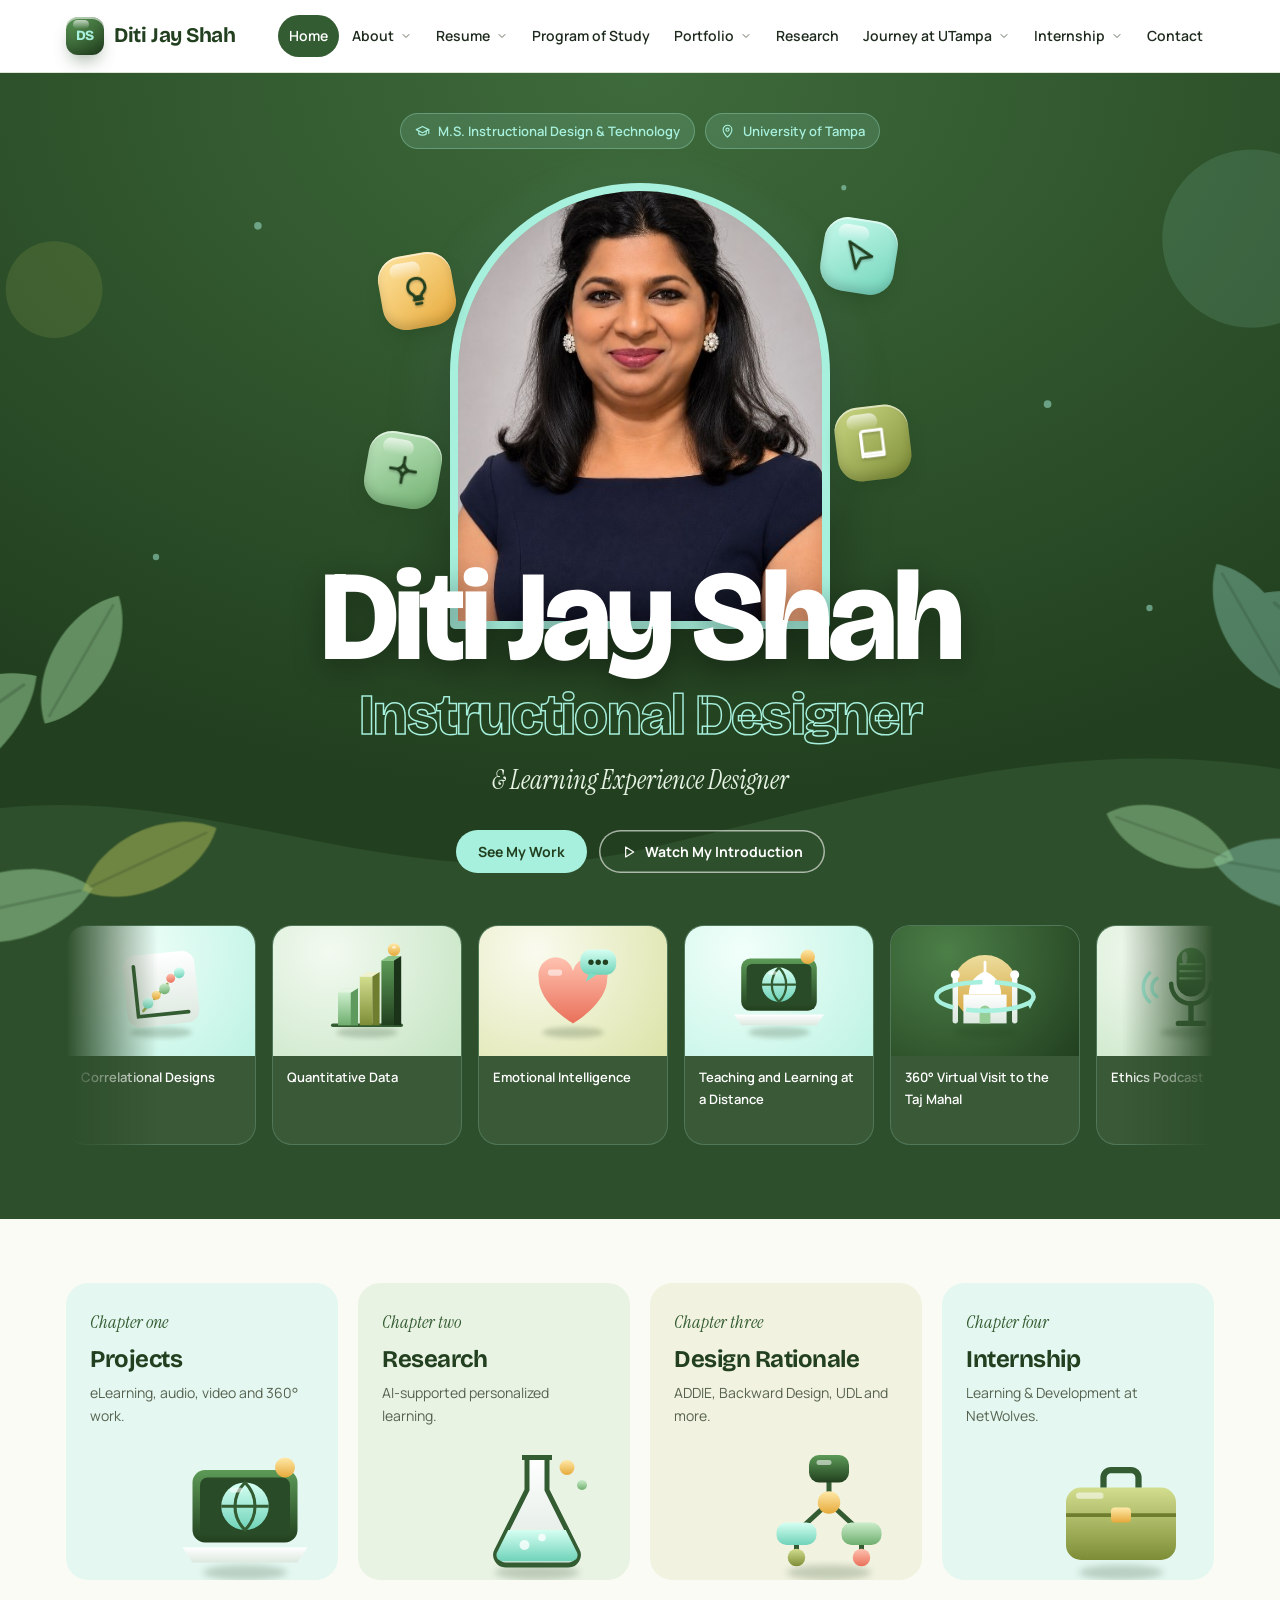
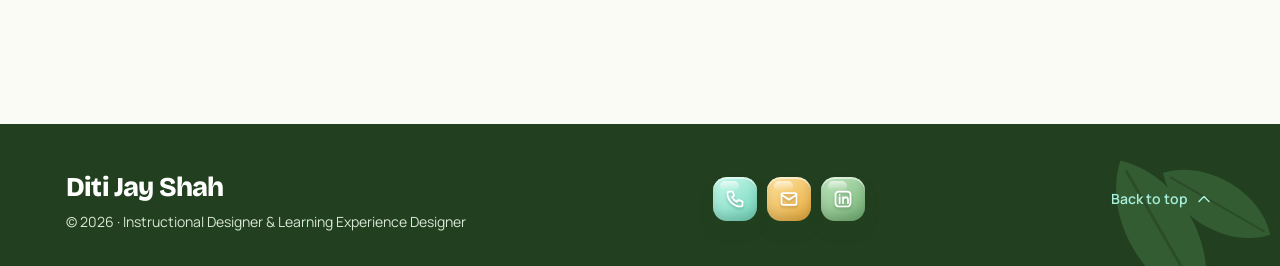
==== index.html @ ccabbdce "Add instructional design portfolio website Static site for GitHub Pages: home, about, resume, progra" ====
<!doctype html>
<html lang="en">
<head>
<meta charset="utf-8">
<meta name="viewport" content="width=device-width, initial-scale=1, viewport-fit=cover">
<link rel="icon" href="data:image/svg+xml,%3Csvg xmlns='http://www.w3.org/2000/svg' viewBox='0 0 64 64'%3E%3Crect width='64' height='64' rx='16' fill='%23345C32'/%3E%3Ctext x='32' y='42' font-family='Arial' font-weight='700' font-size='26' text-anchor='middle' fill='%23A7F0DD'%3EDS%3C/text%3E%3C/svg%3E">
<meta property="og:type" content="website">
<meta property="og:title" content="Diti Jay Shah | Instructional Designer">
<meta property="og:description" content="Instructional design portfolio: eLearning modules, simulations, research and case studies.">
<meta property="og:image" content="images/diti-headshot.jpg">
<title>Diti Jay Shah Portfolio</title>
<meta name="description" content="Instructional design portfolio of Diti Jay Shah, Learning and Development professional and Instructional Designer.">
<link rel="preconnect" href="https://fonts.googleapis.com">
<link rel="preconnect" href="https://fonts.gstatic.com" crossorigin>
<link rel="stylesheet" href="https://fonts.googleapis.com/css2?family=Bricolage+Grotesque:opsz,wght@12..96,400..800&family=Instrument+Serif:ital@0;1&family=Manrope:wght@400;500;600;700&display=swap">
<style>
/* Layout: illustrated garden studio. Deep-green hero with drawn leaves, an arched portrait, a filled + outlined name (gallery-poster style) and a moving strip of illustrated work. Inside pages: work first, long text folded into "+" panels.
   Type: Bricolage Grotesque (display), Instrument Serif italic (accents), Manrope (body).
   Palette: Sage Peridot Morning. Single theme on purpose so the palette stays exact. */
:root {
  --forest: #345C32;
  --forest-deep: #22401F;
  --forest-dark: #274626;
  --olive: #9CAC54;
  --mint: #A7F0DD;
  --sage: #97CD97;
  --sun: #F2C14E;
  --mint-soft: #E4F8F1;
  --sage-soft: #E9F3E4;
  --olive-soft: #F1F3E0;
  --paper: #FBFBF5;
  --white: #FFFFFF;
  --ink: #1F2B1E;
  --muted: #56624F;
  --line: #DDE6D5;
  --display: "Bricolage Grotesque", "Segoe UI", Helvetica, Arial, sans-serif;
  --accent: "Instrument Serif", Georgia, "Times New Roman", serif;
  --sans: "Manrope", "Segoe UI", Helvetica, Arial, sans-serif;
  --maxw: 1180px;
  --radius: 22px;
  --shadow: 0 12px 34px rgba(34, 64, 31, .12);
  --ease: .2s ease;
  color-scheme: light;
}
* { box-sizing: border-box; }
body { margin: 0; }
img { max-width: 100%; }
[hidden] { display: none !important; }
html { scroll-behavior: smooth; }
body { background: var(--paper); color: var(--ink); font-family: var(--sans); font-size: 16px; line-height: 1.7; -webkit-font-smoothing: antialiased; }
body::before { content: ""; position: fixed; inset: 0 0 auto; height: env(safe-area-inset-top, 0px); z-index: 60; background: var(--white); }
a { color: var(--forest); text-underline-offset: 3px; transition: color var(--ease); }
:focus-visible { outline: 2px solid var(--forest); outline-offset: 3px; border-radius: 6px; }
h1, h2, h3 { font-family: var(--display); color: var(--forest-deep); line-height: 1.08; text-wrap: balance; margin: 0; font-weight: 700; letter-spacing: -.02em; }
h1 em, h2 em, .accent { font-family: var(--accent); font-style: italic; font-weight: 400; letter-spacing: 0; }
p { margin: 0; }
[id] { scroll-margin-top: 150px; }
.wrap { max-width: var(--maxw); margin: 0 auto; padding-left: max(16px, env(safe-area-inset-left, 0px)); padding-right: max(16px, env(safe-area-inset-right, 0px)); }
.icon { width: 20px; height: 20px; flex: none; stroke: currentColor; fill: none; stroke-width: 1.8; stroke-linecap: round; stroke-linejoin: round; }

/* Clay icon badge: gradient body, top highlight, soft drop shadow */
.clay { position: relative; display: grid; place-items: center; width: 58px; height: 58px; border-radius: 18px; flex: none; color: #fff;
  box-shadow: inset 0 2px 0 rgba(255,255,255,.55), inset 0 -6px 10px rgba(0,0,0,.14), 0 10px 18px -6px rgba(34,64,31,.45); }
.clay::after { content: ""; position: absolute; left: 18%; top: 9%; width: 42%; height: 22%; border-radius: 999px; background: linear-gradient(rgba(255,255,255,.65), rgba(255,255,255,0)); }
.clay .icon { position: relative; z-index: 1; width: 28px; height: 28px; stroke-width: 2.1; filter: drop-shadow(0 2px 1px rgba(0,0,0,.18)); }
.k-mint { background: linear-gradient(145deg, #C9FBEC, #6FD3B9); color: var(--forest-deep); }
.k-sage { background: linear-gradient(145deg, #C2E8C2, #6FAE6F); color: var(--forest-deep); }
.k-olive { background: linear-gradient(145deg, #CAD683, #7D8D36); }
.k-forest { background: linear-gradient(145deg, #5C9A57, #22401F); color: var(--mint); }
.k-sun { background: linear-gradient(145deg, #FFE4A0, #E6A93A); color: var(--forest-deep); }

/* ---------- Header ---------- */
.site-header { position: sticky; top: env(safe-area-inset-top, 0px); z-index: 50; background: rgba(255,255,255,.96); backdrop-filter: blur(8px); border-bottom: 1px solid var(--line); }
.site-header .wrap { display: flex; align-items: center; justify-content: space-between; gap: 16px; min-height: 72px; }
.brand { display: flex; align-items: center; gap: 10px; font-family: var(--display); font-size: 1.3rem; font-weight: 700; letter-spacing: -.02em; color: var(--forest-deep); text-decoration: none; white-space: nowrap; }
.brand .clay { width: 38px; height: 38px; border-radius: 12px; font-size: 14px; font-weight: 800; color: var(--mint); }
.brand .clay span { position: relative; z-index: 1; }
.nav-toggle { display: none; background: var(--forest); border: 0; border-radius: 999px; padding: 9px 16px; font: 600 14px var(--sans); color: #fff; cursor: pointer; align-items: center; gap: 8px; }
.menu { list-style: none; margin: 0; padding: 0; display: flex; gap: 2px; }
.menu > li { position: relative; }
.menu > li > a { display: flex; align-items: center; gap: 6px; padding: 9px 11px; border-radius: 999px; font-size: 14px; font-weight: 600; color: var(--ink); text-decoration: none; white-space: nowrap; transition: background var(--ease), color var(--ease); }
.menu > li > a .caret { width: 12px; height: 12px; color: var(--muted); }
.menu > li > a:hover, .menu > li:focus-within > a { background: var(--sage-soft); }
.menu > li > a[aria-current="page"] { background: var(--forest); color: #fff; }
.menu > li > a[aria-current="page"] .caret { color: var(--mint); }
.sub { list-style: none; margin: 0; padding: 8px; position: absolute; right: 0; top: calc(100% + 8px); min-width: 260px; background: var(--white); border: 1px solid var(--line); border-radius: 18px; box-shadow: var(--shadow); opacity: 0; visibility: hidden; transform: translateY(-4px); transition: opacity var(--ease), transform var(--ease), visibility var(--ease); }
.sub::before { content: ""; position: absolute; inset: -10px 0 auto; height: 10px; }
.menu > li:hover .sub, .menu > li:focus-within .sub { opacity: 1; visibility: visible; transform: none; }
.sub a { display: flex; align-items: center; gap: 12px; padding: 7px 10px; border-radius: 12px; font-size: 14px; font-weight: 500; color: var(--ink); text-decoration: none; }
.sub a .clay { width: 32px; height: 32px; border-radius: 10px; }
.sub a .clay .icon { width: 16px; height: 16px; }
.sub a:hover { background: var(--mint-soft); color: var(--forest); }
@media (max-width: 1240px) {
  .nav-toggle { display: inline-flex; }
  .site-nav { position: absolute; left: 0; right: 0; top: 100%; background: var(--white); border-bottom: 1px solid var(--line); box-shadow: var(--shadow); max-height: calc(100vh - 72px); overflow-y: auto; }
  .site-nav:not(.open) { display: none; }
  .menu { flex-direction: column; padding: 10px max(16px, env(safe-area-inset-right, 0px)) 16px max(16px, env(safe-area-inset-left, 0px)); }
  .menu > li > a { font-size: 16px; padding: 11px 12px; }
  .menu > li > a .caret { display: none; }
  .sub { position: static; opacity: 1; visibility: visible; transform: none; box-shadow: none; border: 0; padding: 0 0 6px 18px; min-width: 0; }
}

/* ---------- Hero ---------- */
.hero { position: relative; overflow: hidden; background: radial-gradient(120% 90% at 50% 0%, #3E6B3B 0%, var(--forest-deep) 70%); color: #fff; }
.hero .art { position: absolute; inset: 0; width: 100%; height: 100%; pointer-events: none; }
.hero .wrap { position: relative; padding-block: 40px 40px; text-align: center; }
.eyebrow-row { display: flex; justify-content: center; gap: 10px; flex-wrap: wrap; }
.pill { display: inline-flex; align-items: center; gap: 8px; padding: 6px 14px; border-radius: 999px; font-size: 13px; font-weight: 600; background: rgba(167, 240, 221, .14); color: var(--mint); border: 1px solid rgba(167, 240, 221, .3); }
.pill .icon { width: 15px; height: 15px; }
.stage { position: relative; width: min(380px, 74vw); margin: 34px auto 0; }
.arch { position: relative; aspect-ratio: 477 / 560; border-radius: 999px 999px 26px 26px; overflow: hidden; border: 8px solid var(--mint); background: var(--sage); box-shadow: 0 30px 60px rgba(0,0,0,.3); }
.arch img { width: 100%; height: 100%; object-fit: cover; object-position: 50% 20%; display: block; }
.halo { position: absolute; width: 140%; aspect-ratio: 1; left: -20%; top: -14%; border-radius: 50%; background: radial-gradient(circle, rgba(167,240,221,.32), rgba(167,240,221,0) 65%); }
.name { position: relative; z-index: 3; margin-top: -70px; font-family: var(--display); font-weight: 800; font-size: clamp(3rem, 10vw, 8rem); line-height: .92; letter-spacing: -.04em; color: #fff; text-shadow: 0 8px 30px rgba(0,0,0,.35); }
.outline { display: block; margin-top: 10px; font-family: var(--display); font-weight: 800; font-size: clamp(1.6rem, 5vw, 3.6rem); line-height: 1; letter-spacing: -.03em; color: transparent; -webkit-text-stroke: 1.5px var(--mint); text-wrap: balance; }
@supports not (-webkit-text-stroke: 1px black) { .outline { color: var(--mint); } }
.role { margin-top: 14px; font-family: var(--accent); font-style: italic; font-size: clamp(1.2rem, 2.4vw, 1.6rem); color: #E6F2E3; }
.sticker { position: absolute; z-index: 2; width: 74px; height: 74px; border-radius: 24px; animation: bob 6s ease-in-out infinite; }
.sticker .icon { width: 34px; height: 34px; }
.sticker.s1 { left: -70px; top: 16%; rotate: -10deg; }
.sticker.s2 { right: -66px; top: 8%; rotate: 9deg; animation-delay: -2s; }
.sticker.s3 { right: -80px; top: 50%; rotate: -7deg; animation-delay: -4s; }
.sticker.s4 { left: -84px; top: 56%; rotate: 10deg; animation-delay: -1s; }
@keyframes bob { 0%,100% { translate: 0 0; } 50% { translate: 0 -10px; } }
.cta { display: flex; justify-content: center; gap: 12px; flex-wrap: wrap; margin-top: 28px; }
@media (max-width: 560px) {
  .sticker { width: 54px; height: 54px; border-radius: 18px; }
  .sticker .icon { width: 26px; height: 26px; }
  .sticker.s1 { left: -24px; } .sticker.s2 { right: -20px; } .sticker.s3 { right: -26px; } .sticker.s4 { left: -28px; }
  .name { margin-top: -44px; }
}
/* Work strip (marquee) */
.strip { position: relative; margin-top: 44px; overflow: hidden; padding-block: 8px 34px; -webkit-mask-image: linear-gradient(90deg, transparent, #000 8%, #000 92%, transparent); mask-image: linear-gradient(90deg, transparent, #000 8%, #000 92%, transparent); }
.strip-track { display: flex; gap: 16px; width: max-content; animation: slide 46s linear infinite; }
.strip:hover .strip-track { animation-play-state: paused; }
.strip a { flex: none; width: 190px; border-radius: 20px; overflow: hidden; text-decoration: none; background: rgba(255,255,255,.06); border: 1px solid rgba(167,240,221,.2); transition: transform var(--ease); }
.strip a:hover { transform: translateY(-4px); }
.strip .pic { height: 130px; display: grid; place-items: center; }
.strip .pic svg { width: 108px; height: 108px; }
.strip span { display: block; padding: 10px 14px 12px; font-size: 13px; font-weight: 600; color: #fff; text-align: left; }
@keyframes slide { to { transform: translateX(calc(-50% - 8px)); } }
@media (prefers-reduced-motion: reduce) { html { scroll-behavior: auto; } .sticker, .strip-track { animation: none; } .strip { overflow-x: auto; } * { transition: none !important; } }

/* Buttons */
.btn { display: inline-flex; align-items: center; gap: 8px; padding: 12px 22px; border-radius: 999px; background: var(--forest); color: #fff; font: 700 14px var(--sans); text-decoration: none; border: 0; cursor: pointer; transition: background var(--ease), transform var(--ease); }
.btn:hover { background: var(--forest-dark); color: #fff; transform: translateY(-1px); }
.btn.mint { background: var(--mint); color: var(--forest-deep); }
.btn.mint:hover { background: #fff; color: var(--forest-deep); }
.btn.ghost { background: transparent; color: var(--forest); box-shadow: inset 0 0 0 1.5px var(--forest); }
.btn.ghost:hover { background: var(--forest); color: #fff; }
.hero .btn.ghost, .on-dark .btn.ghost { color: #fff; box-shadow: inset 0 0 0 1.5px rgba(255,255,255,.6); }
.btn .icon { width: 16px; height: 16px; }
.btn.disabled { background: var(--line); color: var(--muted); cursor: default; transform: none; }

/* ---------- Home chapters ---------- */
.chapters { padding-block: 64px; display: grid; gap: 20px; grid-template-columns: repeat(auto-fit, minmax(min(100%, 250px), 1fr)); }
.chapter { position: relative; overflow: hidden; display: flex; flex-direction: column; gap: 8px; padding: 24px 24px 0; border-radius: var(--radius); text-decoration: none; color: var(--ink); transition: transform var(--ease), box-shadow var(--ease); }
.chapter:hover { transform: translateY(-4px); box-shadow: var(--shadow); color: var(--ink); }
.chapter .num { font-family: var(--accent); font-style: italic; font-size: 1.15rem; color: var(--forest); }
.chapter h3 { font-size: 1.5rem; }
.chapter p { font-size: 14px; color: var(--muted); }
.chapter svg.ill { width: 150px; height: 150px; align-self: flex-end; margin: 4px -6px -10px 0; }
.c-mint { background: var(--mint-soft); } .c-sage { background: var(--sage-soft); } .c-olive { background: var(--olive-soft); }

/* ---------- Page bands ---------- */
.band { background: var(--sage-soft); position: relative; overflow: hidden; }
.band .wrap { display: grid; grid-template-columns: minmax(0, 1fr) auto; gap: 32px; align-items: center; padding-block: 52px; }
.band.mint { background: var(--mint-soft); } .band.olive { background: var(--olive-soft); }
.eyebrow { display: inline-flex; align-items: center; gap: 8px; font-size: 12.5px; font-weight: 700; letter-spacing: .14em; text-transform: uppercase; color: var(--forest); }
.band h1 { font-size: clamp(2.3rem, 5.4vw, 4rem); margin-top: 10px; }
.band h1 em { color: var(--forest); }
.band .lede { margin-top: 14px; max-width: 60ch; color: var(--muted); font-size: 1.05rem; }
.band svg.ill { width: 210px; height: 210px; }
@media (max-width: 680px) { .band .wrap { grid-template-columns: 1fr; padding-block: 36px; } .band svg.ill { width: 130px; height: 130px; order: -1; } }

/* ---------- Content ---------- */
.page { padding-bottom: 80px; }
.block { padding-block: 56px 8px; }
.sec-head { display: flex; align-items: center; gap: 16px; }
.sec-head h2 { font-size: clamp(1.7rem, 3.4vw, 2.5rem); }
.sec-sub { margin-top: 8px; font-family: var(--accent); font-style: italic; font-size: 1.35rem; color: var(--forest); }
.prose { max-width: 68ch; display: grid; gap: 16px; margin-top: 20px; }
.prose h3 { font-size: 1.25rem; margin-top: 6px; }
.grid { display: grid; gap: 20px; grid-template-columns: repeat(auto-fill, minmax(min(100%, 260px), 1fr)); margin-top: 28px; }
.card { background: var(--white); border: 1px solid var(--line); border-radius: var(--radius); padding: 24px; min-width: 0; }
.tile { display: flex; flex-direction: column; gap: 12px; }
.tile h3 { font-size: 1.15rem; letter-spacing: -.01em; }
.tile p { font-size: 14.5px; color: var(--muted); }
details.more { margin-top: 18px; max-width: 72ch; border-top: 1px solid var(--line); }
details.more > summary { list-style: none; cursor: pointer; display: inline-flex; align-items: center; gap: 10px; padding: 14px 0; font-weight: 700; font-size: 15px; color: var(--forest); }
details > summary::-webkit-details-marker { display: none; }
.plus { width: 28px; height: 28px; border-radius: 50%; display: grid; place-items: center; background: var(--forest); color: #fff; flex: none; transition: transform var(--ease), background var(--ease); }
.plus .icon { width: 16px; height: 16px; stroke-width: 2.4; }
details[open] > summary .plus { transform: rotate(45deg); background: var(--olive); }
details.more .prose { margin-top: 0; padding-bottom: 14px; }
.quote { position: relative; margin: 0; padding: 40px 36px; border-radius: var(--radius); background: var(--forest); color: #fff; overflow: hidden; }
.quote p { position: relative; font-family: var(--accent); font-style: italic; font-size: clamp(1.45rem, 2.8vw, 2rem); line-height: 1.3; }
.quote .mark { position: absolute; right: 22px; top: -36px; font-family: var(--accent); font-size: 230px; line-height: 1; color: rgba(167,240,221,.16); }
.quote .who { position: relative; display: flex; align-items: center; gap: 12px; margin-top: 18px; }
.quote .who b { display: block; font-size: 15px; }
.quote .who small { display: block; font-size: 13px; color: var(--mint); }
.quote .tagline { position: relative; display: inline-block; margin-bottom: 14px; font-size: 11.5px; font-weight: 700; letter-spacing: .14em; text-transform: uppercase; color: var(--mint); }

/* Portfolio jump bar */
.jumpbar { position: sticky; top: calc(72px + env(safe-area-inset-top, 0px)); z-index: 40; background: rgba(251,251,245,.94); backdrop-filter: blur(8px); border-bottom: 1px solid var(--line); }
.jumpbar .wrap { display: flex; gap: 8px; overflow-x: auto; padding-block: 12px; scrollbar-width: none; }
.jumpbar .wrap::-webkit-scrollbar { display: none; }
.jumpbar a { flex: none; display: inline-flex; align-items: center; gap: 8px; padding: 8px 14px; border-radius: 999px; background: var(--white); border: 1px solid var(--line); font-size: 13.5px; font-weight: 700; color: var(--forest-deep); text-decoration: none; transition: background var(--ease); }
.jumpbar a:hover { background: var(--mint-soft); }
.jumpbar a .count { font-size: 11.5px; padding: 1px 7px; border-radius: 999px; background: var(--forest); color: #fff; }
.filters { display: flex; flex-wrap: wrap; gap: 8px; margin-top: 22px; }
.filters button { border: 1px solid var(--line); background: var(--white); color: var(--forest-deep); border-radius: 999px; padding: 7px 15px; font: 600 13.5px var(--sans); cursor: pointer; transition: background var(--ease), color var(--ease); }
.filters button[aria-pressed="true"] { background: var(--forest); color: #fff; border-color: var(--forest); }

/* Project cards */
.project { padding: 0; overflow: hidden; display: flex; flex-direction: column; transition: transform var(--ease), box-shadow var(--ease); }
.project:hover { transform: translateY(-5px); box-shadow: var(--shadow); }
.project .pic { position: relative; height: 170px; display: grid; place-items: center; overflow: hidden; }
.project .pic svg { position: relative; width: 140px; height: 140px; transition: transform .35s ease; }
.project:hover .pic svg { transform: scale(1.06) rotate(-2deg); }
.p-mint { background: radial-gradient(circle at 30% 20%, #F2FFFA, #BDF3E3); }
.p-sage { background: radial-gradient(circle at 30% 20%, #F3FAF1, #C4E4C2); }
.p-olive { background: radial-gradient(circle at 30% 20%, #FAFBEF, #DCE3A8); }
.p-forest { background: radial-gradient(circle at 30% 20%, #4C7F48, #22401F); }
.project .body { padding: 18px 22px 22px; display: flex; flex-direction: column; gap: 8px; flex: 1; }
.project .tag { align-self: flex-start; font-size: 11.5px; font-weight: 700; letter-spacing: .05em; color: var(--forest); background: var(--sage-soft); padding: 4px 10px; border-radius: 999px; }
.project h3 { font-size: 1.22rem; letter-spacing: -.015em; }
.project p { font-size: 14px; color: var(--muted); flex: 1; }
.project .btn { margin-top: 8px; align-self: flex-start; padding: 10px 18px; font-size: 13.5px; }
.project .pic.photo { background: var(--sage-soft); }
.project .pic.photo img { width: 100%; height: 100%; object-fit: cover; object-position: top; display: block; transition: transform .35s ease; }
.project:hover .pic.photo img { transform: scale(1.04); }
.strip .pic.photo { padding: 0; } .strip .pic.photo img { width: 100%; height: 100%; object-fit: cover; object-position: top; display: block; }
.project .actions { display: flex; align-items: center; gap: 14px; flex-wrap: wrap; margin-top: 8px; }
.project .actions .btn { margin-top: 0; }
.project .mini { font-size: 13px; font-weight: 600; }
.project .cs-link { display: inline-flex; align-items: center; gap: 6px; font-size: 13px; font-weight: 700; color: var(--forest); text-decoration: none; padding: 4px 10px; border-radius: 999px; background: var(--mint-soft); align-self: flex-start; }
.project .cs-link:hover { background: var(--mint); }
.cs .inner { display: grid; gap: 22px; }
.cs-top { display: grid; grid-template-columns: 150px minmax(0, 1fr); gap: 22px; align-items: center; }
.cs-top svg.ill { width: 140px; height: 140px; }
.cs-shot { width: 150px; aspect-ratio: 4 / 3; object-fit: cover; object-position: top; border-radius: 14px; box-shadow: var(--shadow); }
.cs-top p { font-size: 15.5px; }
.cs-grid { margin: 0; display: grid; gap: 14px; grid-template-columns: repeat(2, minmax(0, 1fr)); }
.cs-grid > div { background: var(--paper); border: 1px solid var(--line); border-radius: 16px; padding: 14px 16px; }
.cs-grid > div.wide { grid-column: 1 / -1; }
.cs-grid dt { font-size: 11.5px; font-weight: 700; letter-spacing: .12em; text-transform: uppercase; color: var(--olive); margin-bottom: 4px; }
.cs-grid dd { margin: 0; font-size: 14.5px; }
.cs-grid ol { margin: 0; padding-left: 1.2em; display: grid; gap: 4px; }
.cs .btn { justify-self: start; }
.todo { display: inline-block; font-size: 13px; font-weight: 600; color: #7A5A12; background: #FFF3CF; border: 1px dashed #E6A93A; border-radius: 8px; padding: 2px 8px; }
@media (max-width: 640px) { .cs-top, .cs-grid { grid-template-columns: 1fr; } .cs-top svg.ill, .cs-shot { width: 110px; height: auto; } }
.pos-stats { display: grid; grid-template-columns: repeat(4, minmax(0, 1fr)); gap: 14px; margin-top: -34px; position: relative; }
.pos-stats div { background: var(--white); border: 1px solid var(--line); border-radius: 18px; padding: 16px 18px; box-shadow: var(--shadow); }
.pos-stats b { display: block; font-family: var(--display); font-size: 2.2rem; font-weight: 800; line-height: 1; color: var(--forest); letter-spacing: -.03em; }
.pos-stats span { font-size: 13.5px; color: var(--muted); font-weight: 600; }
@media (max-width: 680px) { .pos-stats { grid-template-columns: repeat(2, minmax(0, 1fr)); margin-top: 20px; } }
.course-grid { display: grid; gap: 18px; grid-template-columns: repeat(auto-fill, minmax(min(100%, 340px), 1fr)); margin-top: 28px; }
.course { display: flex; flex-direction: column; gap: 12px; }
.course .head { display: grid; grid-template-columns: auto minmax(0, 1fr); gap: 14px; align-items: center; }
.course .code { font-size: 12px; font-weight: 800; letter-spacing: .12em; color: var(--olive); }
.course h3 { font-size: 1.18rem; letter-spacing: -.01em; }
.intro-video { font: inherit; border: 0; cursor: pointer; text-align: left; display: inline-flex; align-items: center; gap: 14px; margin-top: 24px; padding: 10px 20px 10px 10px; border-radius: 999px; background: var(--forest); color: #fff; text-decoration: none; transition: background var(--ease), transform var(--ease); }
.intro-video:hover { background: var(--forest-deep); color: #fff; transform: translateY(-2px); }
.intro-video { padding: 8px 22px 8px 8px; border-radius: 22px; }
.intro-video .thumb { position: relative; width: 120px; aspect-ratio: 16 / 9; border-radius: 14px; overflow: hidden; flex: none; }
.intro-video .thumb img { width: 100%; height: 100%; object-fit: cover; display: block; }
.intro-video .pbtn { position: absolute; inset: 0; margin: auto; width: 38px; height: 38px; border-radius: 50%; background: var(--mint); color: var(--forest-deep); display: grid; place-items: center; box-shadow: 0 4px 12px rgba(0,0,0,.3); }
.hero button.btn { font: 700 14px var(--sans); }
dialog.player .audio-stage { display: grid; justify-items: center; gap: 18px; padding: 28px 24px 32px; background: radial-gradient(circle at 50% 20%, #4C7F48, var(--forest-deep)); }
dialog.player .audio-stage svg { width: 150px; height: 150px; }
dialog.player .audio-stage audio { width: min(560px, 100%); }
dialog.player video { display: block; width: 100%; max-height: 80vh; background: #000; }
.intro-video .pbtn .icon { width: 20px; height: 20px; fill: currentColor; }
.intro-video b { display: block; font-size: 15px; }
.intro-video small { display: block; font-size: 12.5px; color: var(--mint); }
.course .pills { display: flex; gap: 6px; flex-wrap: wrap; }
.course .type { font-size: 12px; font-weight: 700; padding: 3px 10px; border-radius: 999px; background: var(--olive-soft); color: #5E6B24; }
.course .type.t-core { background: var(--forest); color: #fff; }
.course .type.t-required { background: var(--mint); color: var(--forest-deep); }
.course .instr { display: flex; align-items: center; gap: 8px; font-size: 13.5px; font-weight: 600; color: var(--muted); }
.course .instr .icon { width: 16px; height: 16px; color: var(--olive); }
.course .credits { align-self: flex-start; font-size: 12px; font-weight: 700; color: var(--forest); background: var(--sage-soft); padding: 3px 10px; border-radius: 999px; }
.course p { font-size: 14.5px; color: var(--ink); }
.course details.more { margin-top: 0; }
.course details.more > summary { padding: 8px 0; font-size: 14px; }
.course .work { display: flex; flex-wrap: wrap; gap: 8px; margin-top: auto; padding-top: 6px; border-top: 1px solid var(--line); }
.course .work span { font-size: 11.5px; font-weight: 700; letter-spacing: .1em; text-transform: uppercase; color: var(--muted); width: 100%; padding-top: 8px; }
.course .work a { display: inline-flex; align-items: center; gap: 6px; font-size: 13px; font-weight: 700; color: var(--forest-deep); background: var(--mint-soft); padding: 5px 11px; border-radius: 999px; text-decoration: none; }
.course .work a:hover { background: var(--mint); }
.course .work a .icon { width: 14px; height: 14px; }
.table-wrap { overflow-x: auto; margin-top: 24px; border: 1px solid var(--line); border-radius: 18px; background: var(--white); }
.pos-table { width: 100%; border-collapse: collapse; font-size: 14.5px; min-width: 860px; }
.pos-table th, .pos-table td { text-align: left; padding: 12px 16px; border-bottom: 1px solid var(--line); vertical-align: top; }
.pos-table th { font-size: 12px; letter-spacing: .1em; text-transform: uppercase; color: var(--muted); background: var(--sage-soft); }
.pos-table td:first-child { font-weight: 800; color: var(--forest); white-space: nowrap; }
.pos-table td:nth-child(5) { font-variant-numeric: tabular-nums; font-weight: 700; }
.pos-table td:nth-child(4) { white-space: nowrap; }
.pos-table tfoot td { font-weight: 800; color: var(--forest-deep); border-bottom: 0; background: var(--olive-soft); }
.pos-table a { font-weight: 600; }
.logo-card.round { width: 170px; padding: 11px; border-radius: 50%; }
.logo-card.round img { border-radius: 50%; }
dialog.player { width: min(1100px, 96vw); border: 0; padding: 0; border-radius: 20px; background: var(--forest-deep); overflow: hidden; }
dialog.player::backdrop { background: rgba(20, 34, 19, .88); }
dialog.player .bar { display: flex; align-items: center; gap: 12px; padding: 12px 14px 12px 20px; color: #fff; }
dialog.player .bar h3 { flex: 1; color: #fff; font-size: 1.05rem; min-width: 0; }
dialog.player .bar a { color: var(--mint); font-size: 13px; font-weight: 600; }
dialog.player .bar button { background: var(--mint); color: var(--forest-deep); border: 0; border-radius: 999px; width: 38px; height: 38px; display: grid; place-items: center; cursor: pointer; flex: none; }
dialog.player iframe { display: block; width: 100%; aspect-ratio: 4 / 3; max-height: 80vh; border: 0; background: #000; }

/* Frameworks */
.fw > summary { list-style: none; cursor: pointer; display: flex; flex-direction: column; gap: 12px; }
.fw .hint { display: inline-flex; align-items: center; gap: 8px; font-size: 13.5px; font-weight: 700; color: var(--forest); }
.fw .hint .plus { width: 24px; height: 24px; }
.fw .hint .plus .icon { width: 13px; height: 13px; }
.fw dl { margin: 14px 0 0; display: grid; gap: 10px; font-size: 14px; }
.fw dt { font-size: 11.5px; font-weight: 700; letter-spacing: .12em; text-transform: uppercase; color: var(--olive); }
.fw dd { margin: 0; }
.refs { list-style: none; padding: 0; margin: 0; display: grid; gap: 8px; font-size: 13.5px; color: var(--muted); }
.refs li { padding-left: 2em; text-indent: -2em; }

/* "About this portfolio" stack */
.stack { display: grid; gap: 12px; margin-top: 28px; }
.fold { background: var(--white); border: 1px solid var(--line); border-radius: var(--radius); }
.fold > summary { list-style: none; cursor: pointer; display: grid; grid-template-columns: auto minmax(0, 1fr) auto; gap: 16px; align-items: center; padding: 18px 20px; }
.fold > summary h3 { font-size: 1.2rem; }
.fold > summary small { display: block; color: var(--muted); font-size: 13.5px; margin-top: 2px; font-family: var(--sans); }
.fold .inner { padding: 0 24px 24px; }
.fold .inner .prose { margin-top: 0; }
.fold[open] { box-shadow: var(--shadow); }
@media (max-width: 520px) { .fold > summary { grid-template-columns: minmax(0, 1fr) auto; } .fold > summary .clay { display: none; } }

/* Skills (badge spec, palette and font updated) */
.skills-panel { background: #FFFFFF; border-radius: var(--radius); padding: 32px; margin-top: 28px; border: 1px solid var(--line); }
.skill-group + .skill-group { margin-top: 30px; }
.skill-group h3 { display: flex; align-items: center; gap: 12px; font-family: var(--display); color: var(--forest); font-weight: 700; font-size: 18px; margin: 0 0 12px; letter-spacing: -.01em; }
.skill-group h3 .clay { width: 36px; height: 36px; border-radius: 12px; }
.skill-group h3 .clay .icon { width: 18px; height: 18px; }
.badges { display: flex; flex-wrap: wrap; gap: 8px; }
.skill-badge { display: inline-block; background: var(--forest); color: #FFFFFF; font-family: var(--sans); font-weight: 600; font-size: 13.5px; line-height: 1.3; padding: 9px 13px; border-radius: 999px; transition: background-color 0.2s ease; }
.skill-badge:hover { background: var(--forest-deep); }
@media (max-width: 600px) { .skills-panel { padding: 22px 18px; } .skill-badge { font-size: 13px; padding: 9px 11px; } }

/* About */
.about-grid { display: grid; grid-template-columns: minmax(0, 1.3fr) minmax(0, 1fr); gap: 48px; align-items: center; }
.bw-arch { max-width: 340px; margin: 0 auto; position: relative; }
.bw-arch .frame { aspect-ratio: 477 / 560; border-radius: 999px 999px 22px 22px; overflow: hidden; border: 6px solid var(--white); box-shadow: 18px 18px 0 var(--sage), var(--shadow); }
.bw-arch img { width: 100%; height: 100%; object-fit: cover; object-position: 50% 20%; filter: grayscale(100%); display: block; }
.bw-arch .tag-float { position: absolute; left: -10px; bottom: 26px; background: var(--white); border-radius: 999px; padding: 8px 16px; font-size: 13px; font-weight: 700; color: var(--forest); box-shadow: var(--shadow); }
@media (max-width: 820px) { .about-grid { grid-template-columns: 1fr; } }
.chips { display: flex; flex-wrap: wrap; gap: 10px; margin-top: 22px; }
.chip { display: inline-flex; align-items: center; gap: 8px; padding: 6px 14px 6px 6px; border-radius: 999px; background: var(--white); border: 1px solid var(--line); color: var(--forest-deep); font-size: 13.5px; font-weight: 600; }
.chip .clay { width: 28px; height: 28px; border-radius: 50%; }
.chip .clay .icon { width: 14px; height: 14px; }
.chip.plain { padding: 6px 14px; }
.direction { margin-top: 26px; display: grid; grid-template-columns: auto 1fr; gap: 18px; align-items: start; padding: 24px; border-radius: var(--radius); background: var(--mint-soft); max-width: 72ch; }
.direction h3 { font-size: 1.15rem; }
.direction p { margin-top: 6px; font-size: 15px; }

/* Resume */
.timeline { list-style: none; margin: 28px 0 0; padding: 0; display: grid; gap: 14px; max-width: 880px; }
.timeline li { display: grid; grid-template-columns: 58px 96px minmax(0, 1fr); gap: 18px; align-items: center; padding: 16px 20px; background: var(--white); border: 1px solid var(--line); border-radius: 18px; }
.timeline .yr { font-family: var(--accent); font-style: italic; font-size: 1.5rem; color: var(--forest); }
.timeline h3 { font-family: var(--sans); font-size: 1rem; font-weight: 700; color: var(--ink); letter-spacing: 0; }
.timeline p { font-size: 14px; color: var(--muted); }
@media (max-width: 560px) { .timeline li { grid-template-columns: 58px minmax(0, 1fr); } .timeline li > div:last-child { grid-column: 1 / -1; } }
.download-card { margin-top: 28px; display: grid; grid-template-columns: auto minmax(0, 1fr); gap: 22px; align-items: center; padding: 28px; border-radius: var(--radius); background: var(--forest); color: #fff; max-width: 880px; }
.download-card h3 { color: #fff; font-size: 1.5rem; }
.download-card .row { display: flex; gap: 10px; flex-wrap: wrap; margin-top: 14px; }
.download-card svg.ill { width: 96px; height: 96px; }
@media (max-width: 560px) { .download-card { grid-template-columns: 1fr; } }

/* Research */
.study { display: grid; grid-template-columns: minmax(0, 1fr) auto; gap: 30px; align-items: center; padding: 36px; border-radius: var(--radius); background: radial-gradient(circle at 80% 30%, #4C7F48, var(--forest-deep)); color: #fff; }
.study .eyebrow { color: var(--mint); }
.study h2 { color: #fff; font-size: clamp(1.45rem, 3vw, 2.1rem); margin-top: 10px; }
.study svg.ill { width: 170px; height: 170px; }
@media (max-width: 640px) { .study { grid-template-columns: 1fr; } .study svg.ill { width: 110px; height: 110px; } }

/* Journey */
.gallery { columns: 3 260px; column-gap: 18px; margin-top: 28px; }
.gallery button { display: block; width: 100%; margin: 0 0 18px; padding: 0; border: 0; background: var(--white); border-radius: var(--radius); box-shadow: var(--shadow); overflow: hidden; cursor: zoom-in; break-inside: avoid; text-align: left; font: inherit; }
.gallery img { display: block; width: 100%; height: auto; transition: transform .35s ease; }
.gallery button:hover img { transform: scale(1.03); }
.gallery .cap { display: block; padding: 12px 16px 14px; font-size: 13.5px; color: var(--muted); }
dialog.lightbox { border: 0; padding: 0; background: transparent; max-width: min(1000px, 94vw); }
dialog.lightbox::backdrop { background: rgba(20, 34, 19, .88); }
dialog.lightbox img { display: block; max-width: 100%; max-height: 82vh; border-radius: 12px; margin: 0 auto; background: #fff; }
dialog.lightbox p { color: #fff; text-align: center; margin-top: 12px; font-size: 14px; }
dialog.lightbox .close { position: absolute; top: 8px; right: 8px; background: var(--mint); color: var(--forest-deep); border: 0; border-radius: 999px; width: 40px; height: 40px; display: grid; place-items: center; cursor: pointer; }

/* Internship */
.logo-card { background: var(--white); border-radius: 24px; padding: 18px 22px; box-shadow: var(--shadow); width: 300px; max-width: 100%; }
.band .facts .chip { white-space: nowrap; }
@media (max-width: 680px) { .logo-card { width: 220px; } .band .facts .chip { white-space: normal; } }
.logo-card img { display: block; width: 100%; height: auto; }
.facts { display: flex; flex-wrap: wrap; gap: 10px; margin-top: 18px; }
.materials .n { font-family: var(--accent); font-style: italic; font-size: 1.3rem; color: var(--olive); line-height: 1; }
.quotes { display: grid; gap: 20px; grid-template-columns: repeat(auto-fit, minmax(min(100%, 340px), 1fr)); margin-top: 28px; }
.quotes .quote:nth-child(2) { background: radial-gradient(circle at 20% 0%, #B7C76A, #7D8D36); }
.quotes .quote:nth-child(2) .who small, .quotes .quote:nth-child(2) .tagline { color: #F3F7DD; }
.avatar { width: 44px; height: 44px; border-radius: 50%; display: grid; place-items: center; background: var(--mint); color: var(--forest-deep); font-weight: 800; font-family: var(--display); }
.cert { margin-top: 28px; display: grid; grid-template-columns: minmax(0, 1fr) minmax(0, 1.1fr); gap: 28px; align-items: center; padding: 26px; border-radius: var(--radius); background: var(--olive-soft); }
.cert button { padding: 0; border: 0; background: none; cursor: zoom-in; border-radius: 14px; overflow: hidden; box-shadow: var(--shadow); transform: rotate(-1.5deg); transition: transform var(--ease); }
.cert button:hover { transform: rotate(0); }
.cert img { display: block; width: 100%; height: auto; }
@media (max-width: 700px) { .cert { grid-template-columns: 1fr; } }

/* Contact */
.contact-grid { display: grid; gap: 16px; grid-template-columns: repeat(auto-fit, minmax(min(100%, 250px), 1fr)); margin-top: 8px; }
.contact-card { display: flex; flex-direction: column; gap: 12px; padding: 26px; border-radius: var(--radius); background: var(--white); border: 1px solid var(--line); }
.contact-card .label { font-size: 12px; font-weight: 700; letter-spacing: .14em; text-transform: uppercase; color: var(--muted); }
.contact-card .val { font-size: 1.05rem; font-weight: 600; color: var(--ink); overflow-wrap: anywhere; user-select: all; }
.contact-card .val a { color: var(--ink); }
.copy { align-self: flex-start; background: none; border: 1px solid var(--line); border-radius: 999px; padding: 7px 14px; font: 600 13px var(--sans); color: var(--forest); cursor: pointer; text-decoration: none; transition: background var(--ease); }
.copy:hover { background: var(--sage-soft); }

/* Footer */
.site-footer { position: relative; background: var(--forest-deep); color: #D8E6D5; overflow: hidden; }
.site-footer .wrap { position: relative; display: flex; flex-wrap: wrap; gap: 16px 28px; align-items: center; justify-content: space-between; padding-block: 40px calc(32px + env(safe-area-inset-bottom, 0px)); font-size: 14px; }
.site-footer .sig { font-family: var(--display); font-weight: 800; letter-spacing: -.03em; font-size: 1.7rem; color: #fff; }
.site-footer a { color: #fff; }
.foot-icons { display: flex; gap: 10px; }
.foot-icons a { width: 44px; height: 44px; border-radius: 14px; }
.foot-icons a .icon { width: 20px; height: 20px; }
.to-top { text-decoration: none; display: inline-flex; gap: 6px; align-items: center; color: var(--mint) !important; font-weight: 600; }
.toast { position: fixed; left: 50%; bottom: calc(24px + env(safe-area-inset-bottom, 0px)); transform: translateX(-50%); background: var(--forest-deep); color: #fff; padding: 10px 18px; border-radius: 999px; font-size: 14px; z-index: 80; }
</style>

<!-- Shared SVG: line icons for small UI, gradients + filters for the illustrations -->
</head>
<body>
<svg width="0" height="0" style="position:absolute" aria-hidden="true">
  <defs>
    <linearGradient id="gMint" x1="0" y1="0" x2="0" y2="1"><stop offset="0" stop-color="#D6FFF2"/><stop offset="1" stop-color="#6FD3B9"/></linearGradient>
    <linearGradient id="gSage" x1="0" y1="0" x2="0" y2="1"><stop offset="0" stop-color="#CBEDCB"/><stop offset="1" stop-color="#6FAE6F"/></linearGradient>
    <linearGradient id="gOlive" x1="0" y1="0" x2="0" y2="1"><stop offset="0" stop-color="#D3DE8F"/><stop offset="1" stop-color="#7D8D36"/></linearGradient>
    <linearGradient id="gForest" x1="0" y1="0" x2="0" y2="1"><stop offset="0" stop-color="#5C9A57"/><stop offset="1" stop-color="#22401F"/></linearGradient>
    <linearGradient id="gSun" x1="0" y1="0" x2="0" y2="1"><stop offset="0" stop-color="#FFE9A8"/><stop offset="1" stop-color="#E6A93A"/></linearGradient>
    <linearGradient id="gCoral" x1="0" y1="0" x2="0" y2="1"><stop offset="0" stop-color="#FFC2B0"/><stop offset="1" stop-color="#E9705A"/></linearGradient>
    <linearGradient id="gPaper" x1="0" y1="0" x2="0" y2="1"><stop offset="0" stop-color="#FFFFFF"/><stop offset="1" stop-color="#DCE8DF"/></linearGradient>
    <filter id="soft" x="-30%" y="-30%" width="160%" height="160%"><feGaussianBlur stdDeviation="3"/></filter>
  </defs>
  <symbol id="leaf" viewBox="0 0 120 50"><path d="M2 25C30-6 90-6 118 25 90 56 30 56 2 25Z"/><path d="M8 25H110" fill="none" stroke="rgba(0,0,0,.18)" stroke-width="2"/></symbol>
  <symbol id="i-user" viewBox="0 0 24 24"><circle cx="12" cy="8" r="4"/><path d="M4 21c1.5-4 4.5-6 8-6s6.5 2 8 6"/></symbol>
  <symbol id="i-file" viewBox="0 0 24 24"><path d="M14 3H6v18h12V7z"/><path d="M14 3v4h4"/><path d="M9 12h6M9 16h6"/></symbol>
  <symbol id="i-mail" viewBox="0 0 24 24"><rect x="3" y="5" width="18" height="14" rx="2"/><path d="m3 7 9 6 9-6"/></symbol>
  <symbol id="i-phone" viewBox="0 0 24 24"><path d="M5 3h4l2 5-2.5 1.5a11 11 0 0 0 6 6L16 13l5 2v4a2 2 0 0 1-2 2A16 16 0 0 1 3 5a2 2 0 0 1 2-2"/></symbol>
  <symbol id="i-linkedin" viewBox="0 0 24 24"><rect x="3" y="3" width="18" height="18" rx="4"/><path d="M8 10v7M8 7v.01M12 17v-7M12 13a3 3 0 0 1 6 0v4"/></symbol>
  <symbol id="i-pin" viewBox="0 0 24 24"><path d="M12 21s-7-6.5-7-12a7 7 0 0 1 14 0c0 5.5-7 12-7 12z"/><circle cx="12" cy="9" r="2.5"/></symbol>
  <symbol id="i-caret" viewBox="0 0 24 24"><path d="m6 9 6 6 6-6"/></symbol>
  <symbol id="i-down" viewBox="0 0 24 24"><path d="M12 4v12M6 11l6 6 6-6M5 20h14"/></symbol>
  <symbol id="i-out" viewBox="0 0 24 24"><path d="M14 4h6v6M20 4l-9 9"/><path d="M18 14v6H4V6h6"/></symbol>
  <symbol id="i-up" viewBox="0 0 24 24"><path d="m6 15 6-6 6 6"/></symbol>
  <symbol id="i-menu" viewBox="0 0 24 24"><path d="M4 7h16M4 12h16M4 17h16"/></symbol>
  <symbol id="i-x" viewBox="0 0 24 24"><path d="M6 6l12 12M18 6 6 18"/></symbol>
  <symbol id="i-plus" viewBox="0 0 24 24"><path d="M12 5v14M5 12h14"/></symbol>
  <symbol id="i-award" viewBox="0 0 24 24"><circle cx="12" cy="9" r="6"/><path d="m8.5 14-1.5 7 5-3 5 3-1.5-7"/></symbol>
  <symbol id="i-cap" viewBox="0 0 24 24"><path d="m2 9 10-5 10 5-10 5z"/><path d="M6 11v5c3 2.5 9 2.5 12 0v-5"/><path d="M22 9v6"/></symbol>
  <symbol id="i-book" viewBox="0 0 24 24"><path d="M4 5a2 2 0 0 1 2-2h13v16H6a2 2 0 0 0-2 2z"/><path d="M4 21V5M19 19v2H6"/></symbol>
  <symbol id="i-bulb" viewBox="0 0 24 24"><path d="M9 18h6M10 21h4"/><path d="M12 3a6 6 0 0 0-3.5 10.9c.6.5 1 1.2 1 2V16h5v-.1c0-.8.4-1.5 1-2A6 6 0 0 0 12 3z"/></symbol>
  <symbol id="i-cursor" viewBox="0 0 24 24"><path d="m4 3 7 18 2.5-7.5L21 11z"/></symbol>
  <symbol id="i-spark" viewBox="0 0 24 24"><path d="M12 3v4M12 17v4M3 12h4M17 12h4"/><path d="m12 8 1.5 2.5L16 12l-2.5 1.5L12 16l-1.5-2.5L8 12l2.5-1.5z"/></symbol>
  <symbol id="i-chart" viewBox="0 0 24 24"><path d="M4 20V4M4 20h16"/><rect x="7" y="12" width="3" height="5" rx="1"/><rect x="12" y="8" width="3" height="9" rx="1"/><rect x="17" y="5" width="3" height="12" rx="1"/></symbol>
  <symbol id="i-heart" viewBox="0 0 24 24"><path d="M12 20s-8-4.6-8-10.5A4.5 4.5 0 0 1 12 7a4.5 4.5 0 0 1 8 2.5C20 15.4 12 20 12 20z"/></symbol>
  <symbol id="i-globe" viewBox="0 0 24 24"><circle cx="12" cy="12" r="9"/><path d="M3 12h18M12 3c2.5 2.7 3.8 5.7 3.8 9S14.5 18.3 12 21c-2.5-2.7-3.8-5.7-3.8-9S9.5 5.7 12 3z"/></symbol>
  <symbol id="i-image" viewBox="0 0 24 24"><rect x="3" y="4" width="18" height="16" rx="3"/><circle cx="9" cy="10" r="2"/><path d="m21 16-5-5-9 9"/></symbol>
  <symbol id="i-present" viewBox="0 0 24 24"><rect x="3" y="4" width="18" height="12" rx="2"/><path d="M12 16v4M8 20h8"/><path d="m8 12 3-3 2 2 3-3"/></symbol>
  <symbol id="i-layers" viewBox="0 0 24 24"><path d="m12 3 9 5-9 5-9-5z"/><path d="m3 13 9 5 9-5"/></symbol>
  <symbol id="i-target" viewBox="0 0 24 24"><circle cx="12" cy="12" r="9"/><circle cx="12" cy="12" r="5"/><circle cx="12" cy="12" r="1.5"/></symbol>
  <symbol id="i-cycle" viewBox="0 0 24 24"><path d="M20 12a8 8 0 0 1-14 5.3M4 12A8 8 0 0 1 18 6.7"/><path d="M18 3v4h-4M6 21v-4h4"/></symbol>
  <symbol id="i-back" viewBox="0 0 24 24"><path d="M9 14 4 9l5-5"/><path d="M4 9h10a6 6 0 0 1 0 12h-3"/></symbol>
  <symbol id="i-puzzle" viewBox="0 0 24 24"><path d="M10 4a2 2 0 1 1 4 0v2h4v4h-2a2 2 0 1 0 0 4h2v4h-4v-2a2 2 0 1 0-4 0v2H6v-4h2a2 2 0 1 0 0-4H6V6h4z"/></symbol>
  <symbol id="i-users" viewBox="0 0 24 24"><circle cx="9" cy="8" r="3.5"/><path d="M2.5 20c1-3.5 3.5-5 6.5-5s5.5 1.5 6.5 5"/><circle cx="17" cy="9" r="2.5"/><path d="M16 14.5c2.5 0 4.5 1.5 5.5 4"/></symbol>
  <symbol id="i-access" viewBox="0 0 24 24"><circle cx="12" cy="4.5" r="1.8"/><path d="M5 8l7 1.5L19 8M12 9.5V14l-3 7M12 14l3 7"/></symbol>
  <symbol id="i-steps" viewBox="0 0 24 24"><path d="M4 20h4v-4h4v-4h4V8h4"/><path d="M17 4h3v3"/></symbol>
  <symbol id="i-eye" viewBox="0 0 24 24"><path d="M2 12s3.5-7 10-7 10 7 10 7-3.5 7-10 7S2 12 2 12z"/><circle cx="12" cy="12" r="3"/></symbol>
  <symbol id="i-ladder" viewBox="0 0 24 24"><path d="M3 21h18"/><rect x="4" y="15" width="4" height="6"/><rect x="10" y="10" width="4" height="11"/><rect x="16" y="4" width="4" height="17"/></symbol>
  <symbol id="i-pen" viewBox="0 0 24 24"><path d="M4 20l4-1L19 8a2.1 2.1 0 0 0-3-3L5 16z"/><path d="M14 7l3 3"/></symbol>
  <symbol id="i-laptop" viewBox="0 0 24 24"><rect x="4" y="5" width="16" height="11" rx="2"/><path d="M2 19h20"/></symbol>
  <symbol id="i-cpu" viewBox="0 0 24 24"><rect x="6" y="6" width="12" height="12" rx="2"/><rect x="9.5" y="9.5" width="5" height="5" rx="1"/><path d="M9 2v4M15 2v4M9 18v4M15 18v4M2 9h4M2 15h4M18 9h4M18 15h4"/></symbol>
  <symbol id="i-headset" viewBox="0 0 24 24"><path d="M4 14v-2a8 8 0 0 1 16 0v2"/><rect x="3" y="14" width="4" height="6" rx="1.5"/><rect x="17" y="14" width="4" height="6" rx="1.5"/></symbol>
  <symbol id="i-star" viewBox="0 0 24 24"><path d="m12 3 2.7 5.6 6.1.9-4.4 4.3 1 6.1L12 17l-5.4 2.9 1-6.1L3.2 9.5l6.1-.9z"/></symbol>
  <symbol id="i-checklist" viewBox="0 0 24 24"><path d="m4 6 1.5 1.5L8 5M4 12l1.5 1.5L8 11M4 18l1.5 1.5L8 17"/><path d="M11 6h9M11 12h9M11 18h9"/></symbol>
  <symbol id="i-compass" viewBox="0 0 24 24"><circle cx="12" cy="12" r="9"/><path d="m15.5 8.5-2 5-5 2 2-5z"/></symbol>
  <symbol id="i-brief" viewBox="0 0 24 24"><rect x="3" y="7" width="18" height="13" rx="2"/><path d="M9 7V5h6v2"/><path d="M3 12h18"/></symbol>
  <symbol id="i-play" viewBox="0 0 24 24"><path d="M7 4.5v15l12-7.5z"/></symbol>
  <symbol id="i-search" viewBox="0 0 24 24"><circle cx="11" cy="11" r="7"/><path d="m20 20-4-4"/></symbol>
</svg>

<header class="site-header">
  <div class="wrap">
    <a class="brand" href="#home"><span class="clay k-forest"><span>DS</span></span>Diti Jay Shah</a>
    <button class="nav-toggle" id="navToggle" aria-expanded="false" aria-controls="siteNav"><svg class="icon"><use href="#i-menu"/></svg>Menu</button>
    <nav class="site-nav" id="siteNav" aria-label="Main">
      <ul class="menu">
        <li><a href="#home" data-nav="home">Home</a></li>
        <li><a href="#about" data-nav="about">About<svg class="icon caret"><use href="#i-caret"/></svg></a>
          <ul class="sub">
            <li><a href="#bio"><span class="clay k-mint"><svg class="icon"><use href="#i-user"/></svg></span>Bio</a></li>
            <li><a href="#goal-statement"><span class="clay k-sage"><svg class="icon"><use href="#i-target"/></svg></span>Goal Statement</a></li>
          </ul></li>
        <li><a href="#resume" data-nav="resume">Resume<svg class="icon caret"><use href="#i-caret"/></svg></a>
          <ul class="sub">
            <li><a href="#education"><span class="clay k-olive"><svg class="icon"><use href="#i-cap"/></svg></span>Education Summary</a></li>
            <li><a href="#download-resume"><span class="clay k-forest"><svg class="icon"><use href="#i-down"/></svg></span>Download Resume</a></li>
          </ul></li>
        <li><a href="#program" data-nav="program">Program of Study</a></li>
        <li><a href="#portfolio" data-nav="portfolio">Portfolio<svg class="icon caret"><use href="#i-caret"/></svg></a>
          <ul class="sub">
            <li><a href="#projects"><span class="clay k-mint"><svg class="icon"><use href="#i-laptop"/></svg></span>Projects &amp; eLearning</a></li>
            <li><a href="#case-studies"><span class="clay k-forest"><svg class="icon"><use href="#i-book"/></svg></span>Case Studies</a></li>
            <li><a href="#skills"><span class="clay k-sun"><svg class="icon"><use href="#i-star"/></svg></span>Skills &amp; Competencies</a></li>
            <li><a href="#design-rationale"><span class="clay k-olive"><svg class="icon"><use href="#i-puzzle"/></svg></span>Design Rationale</a></li>
            <li><a href="#executive-summary"><span class="clay k-forest"><svg class="icon"><use href="#i-book"/></svg></span>Executive Summary</a></li>
            <li><a href="#about-portfolio"><span class="clay k-sage"><svg class="icon"><use href="#i-compass"/></svg></span>About This Portfolio</a></li>
          </ul></li>
        <li><a href="#research" data-nav="research">Research</a></li>
        <li><a href="#journey" data-nav="journey">Journey at UTampa<svg class="icon caret"><use href="#i-caret"/></svg></a>
          <ul class="sub"><li><a href="#photos"><span class="clay k-mint"><svg class="icon"><use href="#i-image"/></svg></span>Photos</a></li></ul></li>
        <li><a href="#internship" data-nav="internship">Internship<svg class="icon caret"><use href="#i-caret"/></svg></a>
          <ul class="sub"><li><a href="#netwolves"><span class="clay k-forest"><svg class="icon"><use href="#i-brief"/></svg></span>Vaso Technology (NetWolves)</a></li></ul></li>
        <li><a href="#contact" data-nav="contact">Contact</a></li>
      </ul>
    </nav>
  </div>
</header>

<main id="main">

<!-- ================= HOME ================= -->
<section class="page" id="home" data-page="home">
  <div class="hero">
    <svg class="art" viewBox="0 0 1200 900" preserveAspectRatio="xMidYMid slice" aria-hidden="true">
      <circle cx="1080" cy="130" r="70" fill="#A7F0DD" opacity=".12"/>
      <circle cx="140" cy="170" r="38" fill="#9CAC54" opacity=".18"/>
      <path d="M0 600C220 520 380 660 600 610S980 500 1200 570V900H0Z" fill="#97CD97" opacity=".1"/>
      <g fill="#97CD97" opacity=".55"><use href="#leaf" width="170" height="70" transform="translate(-30 540) rotate(-35)"/><use href="#leaf" width="140" height="58" transform="translate(30 640) rotate(-12)"/><use href="#leaf" width="120" height="50" transform="translate(110 500) rotate(-60)"/></g>
      <g fill="#9CAC54" opacity=".6"><use href="#leaf" width="160" height="66" transform="translate(-20 450) rotate(-70)"/><use href="#leaf" width="120" height="50" transform="translate(150 620) rotate(-25)"/></g>
      <g fill="#A7F0DD" opacity=".35"><use href="#leaf" width="180" height="74" transform="translate(1210 540) rotate(215)"/><use href="#leaf" width="140" height="58" transform="translate(1180 670) rotate(190)"/><use href="#leaf" width="120" height="50" transform="translate(1090 500) rotate(240)"/></g>
      <g fill="#97CD97" opacity=".5"><use href="#leaf" width="150" height="62" transform="translate(1230 430) rotate(250)"/><use href="#leaf" width="110" height="46" transform="translate(1060 640) rotate(200)"/></g>
      <g fill="#A7F0DD" opacity=".5"><circle cx="300" cy="120" r="3"/><circle cx="920" cy="260" r="3"/><circle cx="220" cy="380" r="2.5"/><circle cx="1000" cy="420" r="2.5"/><circle cx="760" cy="90" r="2"/></g>
    </svg>
    <div class="wrap">
      <div class="eyebrow-row">
        <span class="pill"><svg class="icon"><use href="#i-cap"/></svg>M.S. Instructional Design &amp; Technology</span>
        <span class="pill"><svg class="icon"><use href="#i-pin"/></svg>University of Tampa</span>
      </div>
      <div class="stage">
        <div class="halo"></div>
        <div class="arch"><img src="images/diti-headshot.jpg" alt="Portrait of Diti Jay Shah" width="477" height="507"></div>
        <span class="clay sticker s1 k-sun" aria-hidden="true"><svg class="icon"><use href="#i-bulb"/></svg></span>
        <span class="clay sticker s2 k-mint" aria-hidden="true"><svg class="icon"><use href="#i-cursor"/></svg></span>
        <span class="clay sticker s3 k-olive" aria-hidden="true"><svg class="icon"><use href="#i-book"/></svg></span>
        <span class="clay sticker s4 k-sage" aria-hidden="true"><svg class="icon"><use href="#i-spark"/></svg></span>
      </div>
      <h1 class="name">Diti Jay Shah</h1>
      <span class="outline">Instructional Designer</span>
      <p class="role">&amp; Learning Experience Designer</p>
      <div class="cta">
        <a class="btn mint" href="#projects">See My Work</a>
        <button type="button" class="btn ghost" data-intro><svg class="icon"><use href="#i-play"/></svg>Watch My Introduction</button>
      </div>
      <div class="strip" aria-label="Featured work">
        <div class="strip-track" id="strip"></div>
      </div>
    </div>
  </div>
  <div class="wrap chapters" id="chapters"></div>
</section>

<!-- ================= ABOUT ================= -->
<section class="page" id="about" data-page="about" hidden>
  <div class="band"><div class="wrap">
    <div><span class="eyebrow">About</span><h1>Educator, designer, <em>lifelong learner</em></h1></div>
    <svg class="ill" data-ill="hello" aria-hidden="true"></svg>
  </div></div>
  <div class="wrap">
    <div class="block" id="bio">
      <div class="about-grid">
        <div>
          <div class="sec-head"><span class="clay k-sun"><svg class="icon"><use href="#i-heart"/></svg></span><h2>A Bit about Diti</h2></div>
          <div class="prose">
            <p>Diti Jay Shah is a Learning and Development professional with experience in education, instructional design, and professional training since 2008. Her career spans higher education, corporate learning, and diverse educational settings, where she has designed and supported engaging learning experiences for adult learners.</p>
          </div>
          <div class="chips">
            <span class="chip"><span class="clay k-mint"><svg class="icon"><use href="#i-puzzle"/></svg></span>Instructional Design</span>
            <span class="chip"><span class="clay k-sage"><svg class="icon"><use href="#i-users"/></svg></span>Adult Learning</span>
            <span class="chip"><span class="clay k-olive"><svg class="icon"><use href="#i-laptop"/></svg></span>eLearning Development</span>
            <span class="chip"><span class="clay k-forest"><svg class="icon"><use href="#i-checklist"/></svg></span>Project Management</span>
            <span class="chip"><span class="clay k-sun"><svg class="icon"><use href="#i-steps"/></svg></span>Professional Development</span>
          </div>
          <button type="button" class="intro-video" data-intro><span class="thumb"><img src="media/meet-diti-poster.jpg" alt=""><span class="pbtn"><svg class="icon"><use href="#i-play"/></svg></span></span><span><b>Watch my introduction</b><small>30-second AI video, made with HeyGen</small></span></button>
          <details class="more"><summary><span class="plus"><svg class="icon"><use href="#i-plus"/></svg></span>Read more</summary>
            <div class="prose"><p>Her areas of expertise include instructional design, adult learning, eLearning development, project management, and professional development. She is passionate about creating practical, learner-centered experiences that use technology thoughtfully to make learning meaningful, accessible, and engaging.</p></div>
          </details>
        </div>
        <div class="bw-arch">
          <div class="frame"><img src="images/diti-headshot.jpg" alt="Black-and-white portrait of Diti Jay Shah" width="477" height="507"></div>
          <span class="tag-float">In education since 2008</span>
        </div>
      </div>
    </div>
    <div class="block" id="goal-statement">
      <div class="sec-head"><span class="clay k-olive"><svg class="icon"><use href="#i-target"/></svg></span><h2>Professional Goals Statement</h2></div>
      <p class="sec-sub">Finding inspiration in every turn.</p>
      <div class="prose">
        <p>As I approach graduation from the Master of Science in Instructional Design and Technology program at the University of Tampa, my professional goal is to pursue opportunities as an Instructional Designer, Learning Experience Designer, or Learning and Development Specialist in corporate training, higher education, or educational technology.</p>
      </div>
      <div class="grid">
        <div class="card tile"><svg class="ill" data-ill="brief" style="width:84px;height:84px" aria-hidden="true"></svg><h3>Corporate Training</h3></div>
        <div class="card tile"><svg class="ill" data-ill="cap" style="width:84px;height:84px" aria-hidden="true"></svg><h3>Higher Education</h3></div>
        <div class="card tile"><svg class="ill" data-ill="chip" style="width:84px;height:84px" aria-hidden="true"></svg><h3>Educational Technology</h3></div>
      </div>
      <details class="more"><summary><span class="plus"><svg class="icon"><use href="#i-plus"/></svg></span>Read more</summary>
        <div class="prose"><p>With a professional background spanning teaching, adult education, corporate learning, and instructional design since 2008, I bring a diverse perspective to creating meaningful learning experiences. My graduate studies have strengthened my expertise in instructional design, technology integration, multimedia development, assessment, and learner-centered approaches. I consider instructional planning, adult learning, and content development among my strongest competencies, while continuing to advance my skills in learning analytics, accessibility, and AI-supported learning.</p></div>
      </details>
      <a class="btn ghost" style="margin-top:18px" href="https://drive.google.com/file/d/1trwc3tjHUrarIz8-sD8XQhWZ6LpuNOQ-FVXpoTHstaw/view" target="_blank" rel="noopener"><svg class="icon"><use href="#i-file"/></svg>Read the full Goals Statement</a>
      <div class="direction"><span class="clay k-forest"><svg class="icon"><use href="#i-compass"/></svg></span><div><h3>My Professional Direction</h3><p>My goal is to continue growing as an instructional designer and learning experience design professional, creating innovative, accessible, and evidence-informed learning solutions for educational institutions and organizations.</p></div></div>
    </div>
  </div>
</section>

<!-- ================= RESUME ================= -->
<section class="page" id="resume" data-page="resume" hidden>
  <div class="band mint"><div class="wrap">
    <div><span class="eyebrow">Resume</span><h1>Education &amp; <em>credentials</em></h1></div>
    <svg class="ill" data-ill="cap" aria-hidden="true"></svg>
  </div></div>
  <div class="wrap">
    <div class="block" id="education">
      <div class="sec-head"><span class="clay k-olive"><svg class="icon"><use href="#i-cap"/></svg></span><h2>Education Summary</h2></div>
      <ol class="timeline">
        <li><span class="clay k-forest"><svg class="icon"><use href="#i-laptop"/></svg></span><span class="yr">Current</span><div><h3>M.S. Instructional Design &amp; Technology</h3><p>University of Tampa · Fall 2025 – Fall 2026 · 40 credit hours</p></div></li>
        <li><span class="clay k-mint"><svg class="icon"><use href="#i-globe"/></svg></span><span class="yr">2023</span><div><h3>M.Ed. Adult Education &amp; Community Development</h3><p>Collaborative Specialization in Comparative, International, and Development Education · OISE, University of Toronto</p></div></li>
        <li><span class="clay k-sun"><svg class="icon"><use href="#i-award"/></svg></span><span class="yr">2019</span><div><h3>TESOL Certificate</h3><p>University of Toronto</p></div></li>
        <li><span class="clay k-sage"><svg class="icon"><use href="#i-users"/></svg></span><span class="yr">2013</span><div><h3>Bachelor of Education (B.Ed.)</h3></div></li>
        <li><span class="clay k-olive"><svg class="icon"><use href="#i-book"/></svg></span><span class="yr">2008</span><div><h3>M.A. English Literature</h3><p>Gujarat University, India</p></div></li>
        <li><span class="clay k-mint"><svg class="icon"><use href="#i-pen"/></svg></span><span class="yr">2006</span><div><h3>B.A. English Literature</h3><p>Gujarat University, India</p></div></li>
      </ol>
      <details class="more"><summary><span class="plus"><svg class="icon"><use href="#i-plus"/></svg></span>Read the full summary</summary>
        <div class="prose"><p>She holds a Master of Education in Adult Education and Community Development with a collaborative specialization in Comparative, International, and Development Education from the Ontario Institute for Studies in Education, University of Toronto (2023). She is currently pursuing a Master of Science in Instructional Design and Technology at the University of Tampa. Diti also completed a Bachelor of Education (2013) and earned both a Master of Arts (2008) and a Bachelor of Arts (2006) in English Literature from Gujarat University, India. Additionally, she is certified in Teaching English to Speakers of Other Languages (TESOL) from the University of Toronto (2019).</p></div>
      </details>
    </div>
    <div class="block" id="download-resume">
      <div class="download-card on-dark">
        <svg class="ill" data-ill="doc" aria-hidden="true"></svg>
        <div><h3>Download Resume</h3><p style="color:#D8E6D5;font-size:14.5px;margin-top:4px">View Diti's full resume online or download it as a Word document.</p>
          <div class="row">
            <a class="btn mint" href="https://drive.google.com/file/d/1zxqJTcbJUDExA06ED5Or7ENEFr795R2_/view" target="_blank" rel="noopener"><svg class="icon"><use href="#i-eye"/></svg>View Resume</a>
            <a class="btn ghost" href="https://drive.usercontent.google.com/download?id=1zxqJTcbJUDExA06ED5Or7ENEFr795R2_&export=download" target="_blank" rel="noopener"><svg class="icon"><use href="#i-down"/></svg>Download (Word)</a>
            <a class="btn ghost" href="files/Diti-Jay-Shah-Portfolio-Summary.pdf" target="_blank" rel="noopener"><svg class="icon"><use href="#i-file"/></svg>One-Page Summary</a>
          </div></div>
      </div>
    </div>
  </div>
</section>

<!-- ================= PROGRAM OF STUDY ================= -->
<section class="page" id="program" data-page="program" hidden>
  <div class="band mint"><div class="wrap">
    <div><span class="eyebrow">Program of Study</span><h1>M.S. Instructional Design <em>&amp; Technology</em></h1>
      <p class="lede">The University of Tampa · Fall 2025 – Fall 2026. Twelve courses that took me from learning theory and research to systematic design, games and simulations, AI, change management and a field internship. I completed 40 credit hours, four more than the 36 the program requires.</p></div>
    <svg class="ill" data-ill="cap" aria-hidden="true"></svg>
  </div></div>
  <div class="wrap">
    <div class="pos-stats">
      <div><b>40</b><span>Total credit hours</span></div>
      <div><b>24</b><span>Core credits</span></div>
      <div><b>16</b><span>Elective credits</span></div>
      <div><b>12</b><span>Courses, incl. internship</span></div>
    </div>
    <div class="block" id="courses" style="padding-top:36px">
      <div class="sec-head"><span class="clay k-forest"><svg class="icon"><use href="#i-book"/></svg></span><h2>Courses</h2></div>
      <div class="course-grid" id="courseGrid"></div>
    </div>
    <div class="block" id="course-table">
      <div class="sec-head"><span class="clay k-olive"><svg class="icon"><use href="#i-checklist"/></svg></span><h2>At a Glance</h2></div>
      <div class="table-wrap"><table class="pos-table">
        <thead><tr><th>Course</th><th>Title</th><th>Instructor</th><th>Type</th><th>Credits</th><th>Work in this portfolio</th></tr></thead>
        <tbody id="courseRows"></tbody>
        <tfoot><tr><td colspan="4">Core 24 · Elective 16 · Internship 0</td><td>40</td><td></td></tr></tfoot>
      </table></div>
    </div>
  </div>
</section>

<!-- ================= PORTFOLIO ================= -->
<section class="page" id="portfolio" data-page="portfolio" hidden>
  <div class="band olive"><div class="wrap">
    <div><span class="eyebrow">Instructional Design Project Showcase</span>
      <h1>Designing meaningful learning <em>through innovation, technology &amp; research</em></h1>
      <p class="lede">Throughout my degree program, I accomplished a variety of project tasks relating to project management, curriculum design, research, and more! I invite you to take a look at my work below to see how I have implemented my skillset to bring my ideas into reality.</p></div>
    <svg class="ill" data-ill="easel" aria-hidden="true"></svg>
  </div></div>
  <nav class="jumpbar" aria-label="Portfolio sections"><div class="wrap">
    <a href="#projects">Projects <span class="count" id="projCount"></span></a>
    <a href="#case-studies">Case Studies</a>
    <a href="#skills">Skills</a>
    <a href="#design-rationale">Design Rationale</a>
    <a href="#executive-summary">Executive Summary</a>
    <a href="#about-portfolio">About This Portfolio</a>
  </div></nav>
  <div class="wrap">
    <!-- Work first -->
    <div class="block" id="projects">
      <div class="sec-head"><span class="clay k-mint"><svg class="icon"><use href="#i-laptop"/></svg></span><h2>eLearning Modules &amp; Projects</h2></div>
      <div class="filters" id="filters" role="group" aria-label="Filter projects"></div>
      <div class="grid" id="projectGrid"></div>
    </div>

    <!-- Case studies -->
    <div class="block" id="case-studies">
      <div class="sec-head"><span class="clay k-forest"><svg class="icon"><use href="#i-book"/></svg></span><h2>Case Studies</h2></div>
      <p class="sec-sub">The thinking behind the work: problem, learners, design decisions and results.</p>
      <div class="stack">

        <details class="fold cs" id="cs-principal"><summary><span class="clay k-forest"><svg class="icon"><use href="#i-users"/></svg></span><div><h3>A Principal's First Year: Riverside Academy</h3><small>EME 607 · Branching leadership simulation</small></div><span class="plus"><svg class="icon"><use href="#i-plus"/></svg></span></summary>
          <div class="inner">
            <div class="cs-top"><svg class="ill" data-ill="school" aria-hidden="true"></svg><p>A game-based simulation in which learners step into the role of a newly appointed principal at Riverside Secondary (850 students, Grades 6–12) and lead through a full school year: <b>4 missions and 20 branching scenes</b> where every decision shifts four live measures: staff morale, engagement, academic performance and trust.</p></div>
            <dl class="cs-grid">
              <div><dt>Instructional problem</dt><dd>New principals must build relational trust and make high-stakes decisions in their first weeks, yet rarely get a safe place to practice before facing real staff, parents and data. This simulation offers a risk-free rehearsal of those first-year moments.</dd></div>
              <div><dt>Target learners &amp; context</dt><dd>Aspiring and newly appointed school leaders. Works self-paced, or facilitated in a group using the built-in presenter mode with audience voting.</dd></div>
              <div><dt>My role</dt><dd>Instructional designer and developer for EME 607: scenario writing, branching structure, research-based feedback and interface design.</dd></div>
              <div><dt>Scope</dt><dd>Four missions across the school year: <em>First Days</em> (September), <em>The Data Drop</em> (November), <em>Crisis Week</em> (February) and <em>The Final Push</em> (May), with nine characters, mission debriefs and a completion certificate.</dd></div>
              <div class="wide"><dt>Learning objectives</dt><dd><ol>
                <li>Choose listening-first strategies that build relational trust with experienced staff.</li>
                <li>Present school data transparently and respond to staff concerns collaboratively.</li>
                <li>Select high-impact supports, such as observation and co-planning, for struggling first-year teachers.</li>
                <li>Respond personally and promptly to parent and community concerns.</li>
                <li>Reflect on how leadership decisions affect morale, engagement, achievement and trust.</li></ol></dd></div>
              <div class="wide"><dt>Design process &amp; frameworks</dt><dd><b>Scenario-based learning</b> with three choices per scene and visible consequences. <b>Andragogy</b>: realistic, job-embedded problems for adult professionals. <b>Gagné's events</b>: a story hook gains attention, each choice gives practice with immediate feedback, and debriefs assess and support transfer. Every option's feedback cites what leadership research says about that move, and reflection prompts close each mission.</dd></div>
              <div><dt>Tools &amp; technologies</dt><dd>Interactive web simulation (HTML, CSS, JavaScript) built with generative AI support (Claude), including sound, keyboard shortcuts and presenter controls.</dd></div>
              <div><dt>Evaluation &amp; results</dt><dd>Built in: four live metrics, a decision log and leadership profile after each mission, and a final score with certificate. <span class="todo">To add: instructor or peer feedback</span></dd></div>
              <div class="wide"><dt>Reflection &amp; lessons learned</dt><dd><span class="todo">To add: 2–3 sentences on what you learned designing this simulation</span></dd></div>
            </dl>
            <a class="btn" href="https://claude.ai/artifact/KsS7dJncY5wpvcWb3fs2hC" target="_blank" rel="noopener">Open the Simulation<svg class="icon"><use href="#i-out"/></svg></a>
          </div></details>

        <details class="fold cs" id="cs-branched"><summary><span class="clay k-sage"><svg class="icon"><use href="#i-target"/></svg></span><div><h3>Branched Scenario Quiz: Workplace Professionalism</h3><small>Articulate Storyline · Scenario-based assessment</small></div><span class="plus"><svg class="icon"><use href="#i-plus"/></svg></span></summary>
          <div class="inner">
            <div class="cs-top"><img src="images/sl-branched.jpg" alt="Title screen of the Articulate Storyline Scenario Quiz" class="cs-shot"><p>A five-question scenario quiz that places learners in realistic workplace situations: an angry customer demanding a manager, an urgent task that collides with a deadline, a coworker's error in a client report, a complaint about incorrect information, and a project at risk of running late.</p></div>
            <dl class="cs-grid">
              <div><dt>Instructional problem</dt><dd>Soft skills such as accountability, communication and customer empathy are hard to teach through content alone. Learners need to practice judgment and see the consequences of their choices.</dd></div>
              <div><dt>Target learners &amp; context</dt><dd>New and early-career employees in customer-facing or team-based roles, as part of onboarding or professional-skills training.</dd></div>
              <div><dt>My role</dt><dd><span class="todo">To confirm: your role (for example, scenario writer and Storyline developer)</span></dd></div>
              <div><dt>Scope</dt><dd>Eight slides, about 5 minutes: name entry, five scenario questions, and a results slide with pass/fail paths and a retry option.</dd></div>
              <div class="wide"><dt>Learning objectives</dt><dd><ol>
                <li>De-escalate an upset customer with empathy and ownership before deciding to escalate.</li>
                <li>Negotiate competing priorities with a manager instead of abandoning or ignoring work.</li>
                <li>Address a coworker's mistake privately and constructively.</li>
                <li>Take accountability for incorrect information given to a customer.</li>
                <li>Communicate deadline risks early and propose a revised plan.</li></ol></dd></div>
              <div class="wide"><dt>Design process &amp; frameworks</dt><dd>Each question offers one best response and two plausible distractors, so learners must <b>apply and analyze</b> rather than recall (Bloom). Every choice leads to consequence feedback explaining <em>why</em>, following Gagné's practice-and-feedback events. A personalized greeting, progress meter and score tracking keep learners oriented.</dd></div>
              <div><dt>Tools &amp; technologies</dt><dd>Articulate Storyline 360: variables, triggers, text entry, branching feedback layers and a results slide.</dd></div>
              <div><dt>Evaluation &amp; results</dt><dd>Built-in scoring (maximum 5, passing 2) with pass/fail feedback and retry. <span class="todo">To add: learner or instructor feedback</span></dd></div>
              <div class="wide"><dt>Reflection &amp; lessons learned</dt><dd><span class="todo">To add: what you learned building branching logic and writing distractors</span></dd></div>
            </dl>
            <button type="button" class="btn" data-play="0">Play Module<svg class="icon"><use href="#i-play"/></svg></button>
          </div></details>

        <details class="fold cs" id="cs-holiday"><summary><span class="clay k-sun"><svg class="icon"><use href="#i-globe"/></svg></span><div><h3>Holiday Traditions of the World</h3><small>Articulate Storyline · Narrated microlearning</small></div><span class="plus"><svg class="icon"><use href="#i-plus"/></svg></span></summary>
          <div class="inner">
            <div class="cs-top"><img src="images/sl-holiday.jpg" alt="Illustrated holiday scene from Holiday Traditions of the World" class="cs-shot"><p>An illustrated, narrated microlearning experience that takes learners on a swipe-through tour of celebrations around the world, from Germany and India to Mexico, Italy, Japan and the United States, with quick knowledge checks along the way.</p></div>
            <dl class="cs-grid">
              <div><dt>Instructional purpose</dt><dd>Build cultural awareness and curiosity about global traditions in a short, engaging format that learners can complete on any device.</dd></div>
              <div><dt>Target learners &amp; context</dt><dd>Learners exploring cultural diversity, suitable for upper-elementary through adult audiences, in a self-paced setting.</dd></div>
              <div><dt>My role</dt><dd><span class="todo">To confirm: your role</span></dd></div>
              <div><dt>Scope</dt><dd>A single interactive scene with audio narration, swipe navigation and multiple knowledge checks.</dd></div>
              <div class="wide"><dt>Learning objectives</dt><dd><ol>
                <li>Match well-known festivals, such as Diwali and Oktoberfest, to the countries that celebrate them.</li>
                <li>Recall distinctive customs, such as Mexico's radish carvings and Italy's Epiphany Eve gift-giver.</li>
                <li>Describe how holiday traditions reflect each culture's values and history.</li></ol></dd></div>
              <div class="wide"><dt>Design process &amp; frameworks</dt><dd><b>Mayer's multimedia principles</b>: narration paired with illustrations instead of on-screen text blocks. <b>UDL</b>: audio, visuals and touch-friendly swipe gestures offer multiple means of engagement. Immediate "Try again" feedback lets learners correct mistakes as they go.</dd></div>
              <div><dt>Tools &amp; technologies</dt><dd>Articulate Storyline 360, audio narration, illustrated assets and mobile swipe gestures.</dd></div>
              <div><dt>Evaluation &amp; results</dt><dd>Knowledge checks with immediate feedback. <span class="todo">To add: learner or instructor feedback</span></dd></div>
              <div class="wide"><dt>Reflection &amp; lessons learned</dt><dd><span class="todo">To add: your reflection</span></dd></div>
            </dl>
            <button type="button" class="btn" data-play="1">Play Module<svg class="icon"><use href="#i-play"/></svg></button>
          </div></details>

      </div>
    </div>

    <div class="block" id="skills">
      <div class="sec-head"><span class="clay k-sun"><svg class="icon"><use href="#i-star"/></svg></span><h2>Skills &amp; Competencies</h2></div>
      <div class="skills-panel" id="skillsPanel"></div>
    </div>

    <div class="block" id="design-rationale">
      <div class="sec-head"><span class="clay k-olive"><svg class="icon"><use href="#i-puzzle"/></svg></span><h2>Design Rationale</h2></div>
      <p class="sec-sub">The frameworks behind my work. Tap + to see how I use each one.</p>
      <div class="grid" id="frameworks"></div>
      <details class="more"><summary><span class="plus"><svg class="icon"><use href="#i-plus"/></svg></span>How the frameworks work together &amp; references</summary>
        <div class="prose">
          <p>ADDIE and the Kemp model provide the overall process. Backward design and Bloom's taxonomy set measurable outcomes and the evidence for them. Andragogy, UDL and Gagné's events shape the learning experience itself, while Mayer's principles and WCAG guide how content looks and works. Kirkpatrick's levels close the loop by measuring impact. Together they keep objectives, activities, technology and assessment aligned around the learner.</p>
          <ul class="refs">
            <li>Anderson, L. W., &amp; Krathwohl, D. R. (Eds.). (2001). <em>A taxonomy for learning, teaching, and assessing: A revision of Bloom's taxonomy of educational objectives</em>. Longman.</li>
            <li>Branch, R. M. (2009). <em>Instructional design: The ADDIE approach</em>. Springer.</li>
            <li>CAST. (2024). <em>Universal Design for Learning guidelines</em> (Version 3.0). https://udlguidelines.cast.org</li>
            <li>Gagné, R. M., Wager, W. W., Golas, K. C., &amp; Keller, J. M. (2005). <em>Principles of instructional design</em> (5th ed.). Wadsworth.</li>
            <li>Kirkpatrick, J. D., &amp; Kirkpatrick, W. K. (2016). <em>Kirkpatrick's four levels of training evaluation</em>. ATD Press.</li>
            <li>Knowles, M. S., Holton, E. F., III, &amp; Swanson, R. A. (2015). <em>The adult learner</em> (8th ed.). Routledge.</li>
            <li>Mayer, R. E. (2020). <em>Multimedia learning</em> (3rd ed.). Cambridge University Press.</li>
            <li>Morrison, G. R., Ross, S. M., Morrison, J. R., &amp; Kalman, H. K. (2019). <em>Designing effective instruction</em> (8th ed.). Wiley.</li>
            <li>W3C. (2018). <em>Web Content Accessibility Guidelines (WCAG) 2.1</em>. https://www.w3.org/TR/WCAG21/</li>
            <li>Wiggins, G., &amp; McTighe, J. (2005). <em>Understanding by design</em> (Expanded 2nd ed.). ASCD.</li>
          </ul>
        </div>
      </details>
    </div>

    <!-- Executive Summary -->
    <div class="block" id="executive-summary">
      <div class="sec-head"><span class="clay k-forest"><svg class="icon"><use href="#i-book"/></svg></span><h2>Executive Summary</h2></div>
      <div class="quote" style="margin-top:24px"><span class="mark" aria-hidden="true">“</span><p>Designing with purpose. Innovating with creativity. Empowering learners through meaningful experiences.</p></div>
      <div class="download-card on-dark" style="background:var(--olive-soft);color:var(--ink)">
        <svg class="ill" data-ill="doc" aria-hidden="true"></svg>
        <div><h3 style="color:var(--forest-deep)">One-Page Portfolio Summary</h3><p style="color:var(--muted);font-size:14.5px;margin-top:4px">Strengths, key projects, education and skills on a single page.</p>
          <div class="row"><a class="btn" href="files/Diti-Jay-Shah-Portfolio-Summary.pdf" target="_blank" rel="noopener"><svg class="icon"><use href="#i-down"/></svg>Open Summary (PDF)</a></div></div>
      </div>
      <div class="stack">
        <details class="fold"><summary><span class="clay k-mint"><svg class="icon"><use href="#i-user"/></svg></span><div><h3>Designing Meaningful Learning Experiences Through Innovation, Technology, and Research</h3><small>Who I am and what this portfolio represents</small></div><span class="plus"><svg class="icon"><use href="#i-plus"/></svg></span></summary>
          <div class="inner prose">
            <p>I am Diti Jay Shah, an educator, Learning and Development professional, and emerging instructional designer with over a decade of experience across educational, corporate, and professional training environments. My professional journey, combined with my Master of Science in Instructional Design and Technology at the University of Tampa, has strengthened my ability to design engaging, accessible, and learner-centered educational experiences.</p>
            <p>This portfolio represents the intersection of my professional experience, academic learning, creativity, and commitment to continuous improvement. It showcases my ability to transform instructional challenges into meaningful learning solutions by integrating learning theories, instructional design frameworks, emerging technologies, and evidence-informed practices.</p>
          </div></details>
        <details class="fold"><summary><span class="clay k-sage"><svg class="icon"><use href="#i-layers"/></svg></span><div><h3>Five Core Areas of Professional Competency</h3><small>How my work is organized</small></div><span class="plus"><svg class="icon"><use href="#i-plus"/></svg></span></summary>
          <div class="inner prose">
            <p>My work is organized around five core areas of professional competency:</p>
            <p>1. <b>Instructional Design and Learning Development:</b> Designing structured learning experiences through needs analysis, measurable learning objectives, instructional strategies, and assessment planning.</p>
            <p>2. <b>Interactive eLearning and Multimedia Development:</b> Creating engaging digital learning experiences using tools such as Articulate Rise 360, Storyline 360, and multimedia technologies to encourage active participation and knowledge application.</p>
            <p>3. <b>Technology Integration and Innovation:</b> Exploring artificial intelligence, immersive learning environments, and other emerging technologies to enhance learner engagement, accessibility, and personalized learning opportunities.</p>
            <p>4. <b>Research and Evaluation:</b> Applying educational research methods, data collection strategies, and evaluation principles to support informed instructional decisions and continuous improvement.</p>
            <p>5. <b>Professional Learning and Development:</b> Connecting instructional design principles with real-world organizational training needs, informed by my experience in corporate learning and professional development.</p>
          </div></details>
        <details class="fold"><summary><span class="clay k-olive"><svg class="icon"><use href="#i-puzzle"/></svg></span><div><h3>Frameworks, Projects &amp; Growth</h3><small>ADDIE, backward design, UDL and my journey at UTampa</small></div><span class="plus"><svg class="icon"><use href="#i-plus"/></svg></span></summary>
          <div class="inner prose">
            <p>Throughout my work, I draw upon established instructional design approaches, including ADDIE, backward design, adult learning principles, and Universal Design for Learning (UDL). These frameworks guide my approach to aligning learning objectives, instructional activities, technology, and assessment while considering the diverse needs of learners.</p>
            <p>The featured projects demonstrate my growing expertise in interactive learning design, scenario-based instruction, multimedia development, research, and technology-enhanced education. Each artifact reflects an opportunity to apply theoretical knowledge, develop practical skills, and evaluate how instructional choices contribute to meaningful learning experiences.</p>
            <p>My academic journey at the University of Tampa has further shaped my professional identity by encouraging innovation, critical reflection, collaboration, and research-informed design.</p>
          </div></details>
        <details class="fold"><summary><span class="clay k-sun"><svg class="icon"><use href="#i-target"/></svg></span><div><h3>My Professional Goal</h3><small>Where I am heading next</small></div><span class="plus"><svg class="icon"><use href="#i-plus"/></svg></span></summary>
          <div class="inner prose">
            <p>My professional goal is to contribute as an instructional designer or learning experience design professional, developing innovative, inclusive, and effective learning solutions for educational institutions and organizations.</p>
            <p>Ultimately, this portfolio is more than a collection of academic projects. It reflects my evolution as an educator and learning designer, my commitment to lifelong learning, and my belief that thoughtful instructional design can make learning more accessible, engaging, and impactful.</p>
          </div></details>
      </div>
    </div>

    <!-- About this portfolio -->
    <div class="block" id="about-portfolio">
      <div class="sec-head"><span class="clay k-sage"><svg class="icon"><use href="#i-compass"/></svg></span><h2>About This Portfolio</h2></div>
      <div class="stack">
        <details class="fold"><summary><span class="clay k-mint"><svg class="icon"><use href="#i-spark"/></svg></span><div><h3>Welcome to My Portfolio</h3><small>My strengths and interests</small></div><span class="plus"><svg class="icon"><use href="#i-plus"/></svg></span></summary>
          <div class="inner prose">
            <p>This portfolio represents both my professional capabilities and my continued commitment to designing learning experiences that are engaging, purposeful, and relevant to diverse learners.</p>
            <p>Welcome to my professional portfolio! I am Diti Jay Shah, an educator, learning and development professional, and instructional designer with over a decade of experience across educational and corporate environments. My academic journey, including my Master of Science in Instructional Design and Technology at the University of Tampa, has strengthened my ability to combine instructional strategies, emerging technologies, and learner-centered approaches to create meaningful learning experiences.</p>
            <p>My professional strengths lie in instructional design, interactive eLearning development, technology integration, adult learning, and learning evaluation. I enjoy transforming complex information into accessible, engaging, and practical learning experiences. My work reflects an interest in scenario-based learning, gamification, multimedia instruction, and the thoughtful integration of artificial intelligence into educational environments.</p>
          </div></details>
        <details class="fold"><summary><span class="clay k-sage"><svg class="icon"><use href="#i-layers"/></svg></span><div><h3>What You Will Find in This Portfolio</h3><small>Five areas of competency</small></div><span class="plus"><svg class="icon"><use href="#i-plus"/></svg></span></summary>
          <div class="inner prose">
            <p>This portfolio is organized around the core competencies I have developed through graduate coursework, professional experience, and instructional design projects.</p>
            <p><b>Instructional Design and Learning Development:</b> Projects demonstrating how I organize content, establish learning objectives, and apply instructional strategies to create effective learning experiences.</p>
            <p><b>Interactive eLearning and Multimedia:</b> Learning modules, simulations, and digital activities developed using tools such as Articulate Rise 360, Storyline 360, Genially, and other educational technologies.</p>
            <p><b>Technology Integration and Innovation:</b> Examples of how I explore emerging technologies, including AI-supported tools, to enhance learner engagement and instructional development.</p>
            <p><b>Research and Evaluation:</b> Academic projects demonstrating my understanding of educational research, data collection, assessment, and the evaluation of learning experiences.</p>
            <p><b>Professional Learning and Development:</b> Workplace training resources and instructional projects that connect learning theory with real-world organizational needs.</p>
          </div></details>
        <details class="fold"><summary><span class="clay k-olive"><svg class="icon"><use href="#i-eye"/></svg></span><div><h3>My Professional Vision</h3><small>Growing into L&amp;D leadership</small></div><span class="plus"><svg class="icon"><use href="#i-plus"/></svg></span></summary>
          <div class="inner prose">
            <p>Through this portfolio, I aim to demonstrate how my experience as an educator, corporate learning professional, and instructional designer has shaped my ability to develop creative, inclusive, and effective learning solutions.</p>
            <p>My long-term goal is to grow into a Learning and Development leadership role, where I can combine instructional innovation, emerging technologies, and strategic thinking to improve learning experiences and organizational performance.</p>
          </div></details>
        <details class="fold"><summary><span class="clay k-forest"><svg class="icon"><use href="#i-checklist"/></svg></span><div><h3>Key Competencies and Portfolio Evidence</h3><small>How each project proves a skill</small></div><span class="plus"><svg class="icon"><use href="#i-plus"/></svg></span></summary>
          <div class="inner prose">
            <p><b>Instructional Design and Learning Experience Development:</b> Projects such as <em>Universal Design Foundations</em> and <em>Support Materials and Visualization</em> demonstrate my ability to apply instructional design principles, organize learning content, and create structured learning experiences.</p>
            <p><b>Educational Technology and Interactive Learning:</b> Projects such as <em>Correlational Designs</em>, <em>Quantitative Data</em>, <em>Emotional Intelligence</em>, <em>Teaching and Learning at a Distance</em>, my Canva presentations and infographics, my podcast and recorded-session video, and the <em>360° Virtual Visit to the Taj Mahal</em> showcase my ability to integrate technology, gamification, storytelling, and scenario-based learning to encourage active participation.</p>
            <p><b>Adult Learning and Professional Training:</b> My experience in education and corporate learning, complemented by training materials developed during my NetWolves internship, demonstrates my ability to design practical, performance-focused learning solutions for diverse adult audiences.</p>
            <p><b>Multimedia Design and Accessibility:</b> My interactive modules, infographics, and digital learning resources reflect my ability to communicate complex information through thoughtful visual design, accessible content organization, and engaging multimedia.</p>
            <p><b>Research, Assessment, and Emerging Technologies:</b> My graduate research on AI-supported personalized learning, along with instructional assessments and evaluation projects, demonstrates my commitment to evidence-informed design, continuous improvement, and responsible technology integration.</p>
            <p>Each featured artifact includes a brief annotation describing its purpose, instructional design decisions, and the professional competencies it demonstrates.</p>
          </div></details>
      </div>
    </div>
  </div>
</section>

<!-- ================= RESEARCH ================= -->
<section class="page" id="research" data-page="research" hidden>
  <div class="band mint"><div class="wrap">
    <div><span class="eyebrow">Educational Research</span><h1>Research that <em>informs design</em></h1></div>
    <svg class="ill" data-ill="flask" aria-hidden="true"></svg>
  </div></div>
  <div class="wrap">
    <div class="block" id="study">
      <div class="study">
        <div><span class="eyebrow">Research Project · In Progress</span>
          <h2>AI-Supported Personalized Learning in Higher Education: Students' Perceptions of Engagement and Learning Experiences</h2></div>
        <svg class="ill" data-ill="chip" aria-hidden="true"></svg>
      </div>
      <div class="grid" id="researchGrid"></div>
    </div>
  </div>
</section>

<!-- ================= JOURNEY ================= -->
<section class="page" id="journey" data-page="journey" hidden>
  <div class="band olive"><div class="wrap">
    <div><span class="eyebrow">Journey at UTampa</span><h1>Moments from <em>the M.S. program</em></h1><p class="lede">Here are some highlights of Diti's journey at UTampa:</p></div>
    <div class="logo-card round"><img src="images/utampa-logo.png" alt="The University of Tampa Spartans logo" width="148" height="148"></div>
  </div></div>
  <div class="wrap"><div id="photos" class="gallery"></div></div>
</section>

<!-- ================= INTERNSHIP ================= -->
<section class="page" id="internship" data-page="internship" hidden>
  <div class="band"><div class="wrap">
    <div><span class="eyebrow">Internship Experience</span><h1>Learning &amp; Development <em>at NetWolves</em></h1>
      <div class="facts">
        <span class="chip"><span class="clay k-forest"><svg class="icon"><use href="#i-brief"/></svg></span>Vaso Technology (NetWolves)</span>
        <span class="chip"><span class="clay k-mint"><svg class="icon"><use href="#i-user"/></svg></span>Intern, Learning and Development</span>
        <span class="chip"><span class="clay k-sun"><svg class="icon"><use href="#i-star"/></svg></span>May 2026 – August 2026</span>
      </div></div>
    <div class="logo-card"><img src="images/netwolves-logo.jpg" alt="NetWolves logo: Connectivity &amp; Peace of Mind" width="940" height="492"></div>
  </div></div>
  <div class="wrap">
    <div class="block" id="netwolves">
      <div class="prose" style="margin-top:0">
        <p>As a Learning and Development intern at Vaso Technology (NetWolves), Diti applied instructional design principles to real workplace training needs, creating resources that help employees learn processes and perform them consistently.</p>
      </div>
      <div class="quotes">
        <figure class="quote"><span class="mark" aria-hidden="true">“</span><span class="tagline">Professional Value &amp; Expertise</span><p>Diti's thoughtful approach to project organization and design, coupled with her strong collaboration skills and adaptability, make her an outstanding candidate.</p><figcaption class="who"><span class="avatar">JL</span><span><b>Dr. Janet Laine</b><small>Sr. Manager, Training and Development</small></span></figcaption></figure>
        <figure class="quote"><span class="mark" aria-hidden="true">“</span><span class="tagline">Professional Endorsement</span><p>I am confident that Diti would be a valuable addition to any e-learning or instructional design team.</p><figcaption class="who"><span class="avatar">JL</span><span><b>Dr. Janet Laine</b><small>Sr. Manager, Training and Development</small></span></figcaption></figure>
      </div>
      <div class="sec-head" style="margin-top:56px"><span class="clay k-forest"><svg class="icon"><use href="#i-checklist"/></svg></span><h2>Key Responsibilities</h2></div>
      <div class="grid">
        <div class="card tile"><svg class="ill" data-ill="book" style="width:84px;height:84px" aria-hidden="true"></svg><h3>Instructional Design &amp; Course Enhancement</h3><p>Enhanced two existing training courses to improve learner engagement, strengthen content delivery, and reinforce learning outcomes.</p></div>
        <div class="card tile"><svg class="ill" data-ill="doc" style="width:84px;height:84px" aria-hidden="true"></svg><h3>Training Material Development</h3><p>Designed job aids and process documentation to support sales training initiatives, transforming video-based training content into accessible, practical learning resources.</p></div>
        <div class="card tile"><svg class="ill" data-ill="spark" style="width:84px;height:84px" aria-hidden="true"></svg><h3>AI-Enhanced Visual Learning</h3><p>Leveraged generative AI to improve existing training presentations by incorporating learner-friendly graphics and visuals, enhancing content clarity and engagement.</p></div>
      </div>
      <div class="sec-head" style="margin-top:56px"><span class="clay k-olive"><svg class="icon"><use href="#i-layers"/></svg></span><h2>Training Materials &amp; Job Aids</h2></div>
      <div class="grid materials">
        <div class="card tile"><span class="clay k-mint"><svg class="icon"><use href="#i-book"/></svg></span><span class="n">01</span><h3>Course Enhancement Materials</h3><p>Updated instructional content for two existing training courses.</p></div>
        <div class="card tile"><span class="clay k-sage"><svg class="icon"><use href="#i-steps"/></svg></span><span class="n">02</span><h3>Sales Training Process Guide</h3><p>Step-by-step process documentation developed from video-based training.</p></div>
        <div class="card tile"><span class="clay k-olive"><svg class="icon"><use href="#i-present"/></svg></span><span class="n">03</span><h3>Training Presentation Materials</h3><p>Enhanced presentation slides featuring AI-assisted graphics and visuals.</p></div>
        <div class="card tile"><span class="clay k-sun"><svg class="icon"><use href="#i-eye"/></svg></span><span class="n">04</span><h3>Visual Learning Resources</h3><p>Learner-friendly graphics and visual aids designed to support understanding and knowledge retention.</p></div>
      </div>
      <div class="sec-head" style="margin-top:56px"><span class="clay k-sun"><svg class="icon"><use href="#i-star"/></svg></span><h2>Skills Applied</h2></div>
      <div class="badges" style="margin-top:20px">
        <span class="skill-badge">Training Development</span><span class="skill-badge">Job Aids</span><span class="skill-badge">Knowledge Management</span><span class="skill-badge">User Account Management</span><span class="skill-badge">Ticket Monitoring</span><span class="skill-badge">Incident Response</span><span class="skill-badge">Troubleshooting</span><span class="skill-badge">Customer Service</span>
      </div>
      <div class="cert">
        <button type="button" id="certBtn" aria-label="Enlarge internship certificate"><img src="images/internship-certificate.jpg" alt="Certificate of Achievement presented to Diti Shah by NetWolves for successful completion of the Training and Development Internship Program, August 6, 2026" width="1400" height="1082"></button>
        <div><span class="clay k-sun"><svg class="icon"><use href="#i-award"/></svg></span><h3 style="margin-top:14px;font-size:1.5rem">Certificate of Achievement</h3><p style="color:var(--muted);margin-top:6px">Awarded for successful completion of the Training and Development Internship Program at NetWolves, August 6, 2026.</p>
          <a class="btn" style="margin-top:16px" href="https://drive.google.com/file/d/1aEoTzHfmFJo11eAZL4EFrik2eS_4kP16/view" target="_blank" rel="noopener">Open Original<svg class="icon"><use href="#i-out"/></svg></a></div>
      </div>
    </div>
  </div>
</section>

<!-- ================= CONTACT ================= -->
<section class="page" id="contact" data-page="contact" hidden>
  <div class="band mint"><div class="wrap">
    <div><span class="eyebrow">Contact</span><h1>Let's <em>connect</em></h1>
      <p class="lede">Currently, Diti is pursuing new opportunities to apply her learning and development expertise in organizational leadership and capability building. She resides in Land O' Lakes, Florida.</p></div>
    <svg class="ill" data-ill="mail" aria-hidden="true"></svg>
  </div></div>
  <div class="wrap">
    <div class="block">
      <div class="contact-grid">
        <div class="contact-card"><span class="clay k-mint"><svg class="icon"><use href="#i-phone"/></svg></span><span class="label">Phone</span><span class="val"><a href="tel:+18137647925">813-764-7925</a></span><button class="copy" data-copy="813-764-7925">Copy</button></div>
        <div class="contact-card"><span class="clay k-sun"><svg class="icon"><use href="#i-mail"/></svg></span><span class="label">Email</span><span class="val"><a href="mailto:ditishah1202@gmail.com">ditishah1202@gmail.com</a></span><button class="copy" data-copy="ditishah1202@gmail.com">Copy</button></div>
        <div class="contact-card"><span class="clay k-forest"><svg class="icon"><use href="#i-linkedin"/></svg></span><span class="label">LinkedIn</span><span class="val"><a href="https://www.linkedin.com/in/diti-jay-shah-0515ab28/" target="_blank" rel="noopener">diti-jay-shah-0515ab28</a></span><a class="copy" href="https://www.linkedin.com/in/diti-jay-shah-0515ab28/" target="_blank" rel="noopener">Open profile</a></div>
        <div class="contact-card"><span class="clay k-olive"><svg class="icon"><use href="#i-pin"/></svg></span><span class="label">Location</span><span class="val">Land O' Lakes, Florida</span></div>
      </div>
    </div>
  </div>
</section>
</main>

<dialog class="player" id="introDlg" aria-label="Meet Diti: introduction video">
  <div class="bar"><h3>Meet Diti Jay Shah</h3><a href="https://drive.google.com/file/d/1JjfX2c7hlwfKhe4ZfFtKJLy9nkkHy05Y/view" target="_blank" rel="noopener">Open in Google Drive</a><button type="button" id="introClose" aria-label="Close video"><svg class="icon"><use href="#i-x"/></svg></button></div>
  <video id="introVideo" controls playsinline preload="none" poster="media/meet-diti-poster.jpg"><source src="media/meet-diti.mp4" type="video/mp4"></video>
</dialog>
<dialog class="player" id="mediaDlg" aria-labelledby="mediaTitle">
  <div class="bar"><h3 id="mediaTitle">Media</h3><a id="mediaOut" href="#" target="_blank" rel="noopener">Open in Google Drive</a><button type="button" id="mediaClose" aria-label="Close"><svg class="icon"><use href="#i-x"/></svg></button></div>
  <div id="mediaBox"></div>
</dialog>
<dialog class="player" id="player" aria-labelledby="playerTitle">
  <div class="bar"><h3 id="playerTitle">Module</h3><a id="playerOut" href="#" target="_blank" rel="noopener">Open in new tab</a><button type="button" id="playerClose" aria-label="Close module"><svg class="icon"><use href="#i-x"/></svg></button></div>
  <iframe id="playerFrame" title="Articulate Storyline module" src="about:blank" allow="autoplay; fullscreen"></iframe>
</dialog>
<dialog class="lightbox" id="lightbox" aria-label="Image viewer">
  <button class="close" id="lbClose" aria-label="Close"><svg class="icon"><use href="#i-x"/></svg></button>
  <img id="lbImg" alt="">
  <p id="lbCap"></p>
</dialog>

<footer class="site-footer">
  <svg viewBox="0 0 1200 200" preserveAspectRatio="xMidYMid slice" aria-hidden="true" style="position:absolute;inset:0;width:100%;height:100%">
    <g fill="#345C32"><use href="#leaf" width="160" height="66" transform="translate(1100 220) rotate(-120)"/><use href="#leaf" width="120" height="50" transform="translate(1180 160) rotate(-150)"/></g>
  </svg>
  <div class="wrap">
    <div><div class="sig">Diti Jay Shah</div><span>© 2026 · Instructional Designer &amp; Learning Experience Designer</span></div>
    <div class="foot-icons">
      <a class="clay k-mint" href="tel:+18137647925" aria-label="Phone"><svg class="icon"><use href="#i-phone"/></svg></a>
      <a class="clay k-sun" href="mailto:ditishah1202@gmail.com" aria-label="Email"><svg class="icon"><use href="#i-mail"/></svg></a>
      <a class="clay k-sage" href="https://www.linkedin.com/in/diti-jay-shah-0515ab28/" target="_blank" rel="noopener" aria-label="LinkedIn"><svg class="icon"><use href="#i-linkedin"/></svg></a>
    </div>
    <a class="to-top" href="#top" id="toTop">Back to top<svg class="icon"><use href="#i-up"/></svg></a>
  </div>
</footer>
<div class="toast" id="toast" role="status" hidden></div>

<script>
(function () {
  /* ---------- Illustrations: small "clay" scenes, 120x120, built from shared gradients ---------- */
  const SH = '<ellipse cx="60" cy="106" rx="34" ry="6" fill="#22401F" opacity=".22" filter="url(#soft)"/>';
  const HL = (x, y, w, h) => '<rect x="' + x + '" y="' + y + '" width="' + w + '" height="' + h + '" rx="' + h / 2 + '" fill="#fff" opacity=".55"/>';
  const ILL = {
    scatter: SH + '<rect x="20" y="18" width="80" height="80" rx="14" fill="url(#gPaper)" transform="rotate(-6 60 58)"/>' +
      '<g transform="rotate(-6 60 58)"><path d="M32 30v56h56" stroke="#345C32" stroke-width="4" fill="none" stroke-linecap="round"/><path d="M38 80 84 38" stroke="#9CAC54" stroke-width="3" stroke-dasharray="4 5" stroke-linecap="round"/>' +
      '<circle cx="44" cy="72" r="6" fill="url(#gMint)"/><circle cx="54" cy="64" r="5" fill="url(#gSun)"/><circle cx="64" cy="58" r="6" fill="url(#gSage)"/><circle cx="72" cy="47" r="5" fill="url(#gCoral)"/><circle cx="82" cy="42" r="6" fill="url(#gMint)"/></g>',
    bars: SH + '<path d="M22 98h76" stroke="#345C32" stroke-width="4" stroke-linecap="round"/>' +
      '<path d="M28 98V62l8-5h14v41z" fill="url(#gSage)"/><path d="M28 62l8-5h14l-8 5z" fill="#E4F5E2"/><rect x="28" y="62" width="14" height="36" fill="url(#gSage)"/><path d="M42 62l8-5v41l-8 0z" fill="#5E9A5E"/>' +
      '<rect x="52" y="44" width="14" height="54" fill="url(#gOlive)"/><path d="M52 44l8-5h14l-8 5z" fill="#EEF2CF"/><path d="M66 44l8-5v59h-8z" fill="#6E7D2E"/>' +
      '<rect x="76" y="26" width="14" height="72" fill="url(#gForest)"/><path d="M76 26l8-5h14l-8 5z" fill="#8CC487"/><path d="M90 26l8-5v77h-8z" fill="#1B3318"/>' +
      '<circle cx="90" cy="14" r="7" fill="url(#gSun)"/>' + HL(88, 10, 4, 3),
    heart: SH + '<path d="M60 96S22 74 22 46a18 18 0 0 1 38-8 18 18 0 0 1 38 8c0 28-38 50-38 50z" fill="url(#gCoral)"/>' + HL(32, 36, 16, 7) +
      '<rect x="68" y="14" width="40" height="28" rx="12" fill="url(#gMint)"/><path d="M78 40l-4 10 12-8z" fill="#7FDCC4"/><circle cx="80" cy="28" r="3" fill="#22401F"/><circle cx="88" cy="28" r="3" fill="#22401F"/><circle cx="96" cy="28" r="3" fill="#22401F"/>',
    globe: SH + '<rect x="18" y="24" width="84" height="58" rx="10" fill="url(#gForest)"/><rect x="24" y="30" width="72" height="46" rx="6" fill="#2A4B28"/>' +
      '<path d="M10 86h100l-8 12H18z" fill="url(#gPaper)"/><circle cx="60" cy="53" r="19" fill="url(#gMint)"/><path d="M41 53h38M60 34c6 6 8 12 8 19s-2 13-8 19c-6-6-8-12-8-19s2-13 8-19z" stroke="#345C32" stroke-width="2.5" fill="none"/>' + HL(48, 38, 10, 4) +
      '<circle cx="92" cy="22" r="8" fill="url(#gSun)"/>',
    infog: SH + '<rect x="30" y="16" width="56" height="80" rx="10" fill="url(#gOlive)" transform="rotate(8 58 56)"/><rect x="24" y="14" width="56" height="82" rx="10" fill="url(#gPaper)"/>' +
      '<circle cx="52" cy="40" r="16" fill="url(#gMint)"/><path d="M52 40V24a16 16 0 0 1 15 21z" fill="url(#gSun)"/><path d="M52 40l15 5a16 16 0 0 1-9 10z" fill="url(#gCoral)"/>' +
      '<rect x="34" y="64" width="36" height="6" rx="3" fill="#97CD97"/><rect x="34" y="75" width="26" height="6" rx="3" fill="#9CAC54"/><rect x="34" y="86" width="31" height="5" rx="2.5" fill="#A7F0DD"/>',
    easel: SH + '<path d="M40 100 52 72M80 100 68 72M60 72v30" stroke="#7D5A3C" stroke-width="5" stroke-linecap="round"/>' +
      '<rect x="18" y="20" width="84" height="56" rx="8" fill="url(#gPaper)" stroke="#345C32" stroke-width="3"/>' +
      '<path d="M28 64l16-14 12 8 20-22 14 10" stroke="#345C32" stroke-width="4" fill="none" stroke-linecap="round" stroke-linejoin="round"/>' +
      '<circle cx="76" cy="36" r="5" fill="url(#gSun)"/><rect x="26" y="28" width="22" height="5" rx="2.5" fill="#9CAC54"/><circle cx="60" cy="14" r="5" fill="url(#gForest)"/>',
    poster: SH + '<rect x="30" y="10" width="60" height="88" rx="12" fill="url(#gForest)"/><rect x="36" y="18" width="48" height="72" rx="6" fill="url(#gPaper)"/>' +
      '<rect x="42" y="24" width="36" height="14" rx="4" fill="url(#gMint)"/><circle cx="48" cy="50" r="6" fill="url(#gSun)"/><rect x="58" y="46" width="20" height="4" rx="2" fill="#97CD97"/><rect x="58" y="53" width="14" height="4" rx="2" fill="#97CD97"/>' +
      '<circle cx="48" cy="70" r="6" fill="url(#gCoral)"/><rect x="58" y="66" width="20" height="4" rx="2" fill="#9CAC54"/><rect x="58" y="73" width="14" height="4" rx="2" fill="#9CAC54"/>',
    taj: SH + '<circle cx="60" cy="56" r="36" fill="url(#gSun)" opacity=".9"/>' +
      '<rect x="24" y="44" width="6" height="52" rx="3" fill="url(#gPaper)"/><rect x="90" y="44" width="6" height="52" rx="3" fill="url(#gPaper)"/><circle cx="27" cy="42" r="5" fill="#fff"/><circle cx="93" cy="42" r="5" fill="#fff"/>' +
      '<rect x="36" y="64" width="48" height="32" fill="url(#gPaper)"/><path d="M42 64c0-14 8-22 18-26 10 4 18 12 18 26z" fill="#fff"/><path d="M60 38v-10" stroke="#fff" stroke-width="3" stroke-linecap="round"/>' +
      '<path d="M54 96V82a6 6 0 0 1 12 0v14z" fill="#97CD97"/>' +
      '<ellipse cx="60" cy="66" rx="54" ry="16" fill="none" stroke="#A7F0DD" stroke-width="5" stroke-dasharray="80 14"/><path d="M106 72l8 0-4 8z" fill="#A7F0DD"/>',
    slides: SH + '<rect x="26" y="16" width="70" height="48" rx="8" fill="url(#gSage)" transform="rotate(-8 61 40)"/><rect x="18" y="28" width="80" height="56" rx="8" fill="url(#gPaper)" stroke="#345C32" stroke-width="3"/>' +
      '<rect x="28" y="38" width="30" height="6" rx="3" fill="#345C32"/><rect x="28" y="50" width="22" height="5" rx="2.5" fill="#9CAC54"/><rect x="28" y="60" width="26" height="5" rx="2.5" fill="#9CAC54"/><circle cx="76" cy="56" r="14" fill="url(#gMint)"/><path d="M71 49v14l12-7z" fill="#22401F"/>',
    slides2: SH + '<rect x="20" y="22" width="80" height="56" rx="8" fill="url(#gForest)"/><rect x="26" y="28" width="68" height="44" rx="5" fill="url(#gPaper)"/>' +
      '<rect x="32" y="56" width="10" height="10" rx="2" fill="url(#gSage)"/><rect x="46" y="48" width="10" height="18" rx="2" fill="url(#gOlive)"/><rect x="60" y="40" width="10" height="26" rx="2" fill="url(#gSun)"/><rect x="74" y="34" width="10" height="32" rx="2" fill="url(#gMint)"/>' +
      '<path d="M60 78v14M48 96h24" stroke="#345C32" stroke-width="5" stroke-linecap="round"/>',
    branch: SH + '<path d="M60 30v20M60 50 34 74M60 50l26 24M34 74v14M86 74v14" stroke="#345C32" stroke-width="4" fill="none" stroke-linecap="round"/>' +
      '<rect x="44" y="12" width="32" height="22" rx="8" fill="url(#gForest)"/><circle cx="60" cy="50" r="9" fill="url(#gSun)"/>' +
      '<rect x="18" y="66" width="32" height="18" rx="8" fill="url(#gMint)"/><rect x="70" y="66" width="32" height="18" rx="8" fill="url(#gSage)"/>' +
      '<circle cx="34" cy="94" r="7" fill="url(#gOlive)"/><circle cx="86" cy="94" r="7" fill="url(#gCoral)"/>' + HL(50, 16, 12, 4),
    mic: SH + '<path d="M22 46a12 12 0 0 0 0 20M14 40a22 22 0 0 0 0 32M98 46a12 12 0 0 1 0 20M106 40a22 22 0 0 1 0 32" stroke="#A7F0DD" stroke-width="4" fill="none" stroke-linecap="round"/>' +
      '<path d="M38 52a22 22 0 0 0 44 0" stroke="#345C32" stroke-width="5" fill="none" stroke-linecap="round"/><path d="M60 74v18M46 96h28" stroke="#345C32" stroke-width="6" stroke-linecap="round"/>' +
      '<rect x="44" y="12" width="32" height="54" rx="16" fill="url(#gForest)"/><path d="M48 30h24M48 38h24M48 46h24" stroke="#8CC487" stroke-width="2.5" stroke-linecap="round"/>' + HL(50, 16, 6, 14),
    video: SH + '<rect x="14" y="26" width="92" height="64" rx="14" fill="url(#gForest)"/><rect x="20" y="32" width="80" height="44" rx="8" fill="#2A4B28"/>' +
      '<circle cx="60" cy="54" r="16" fill="url(#gSun)"/><path d="M55 46v16l13-8z" fill="#22401F"/><rect x="22" y="82" width="76" height="4" rx="2" fill="#5C9A57"/><rect x="22" y="82" width="34" height="4" rx="2" fill="#A7F0DD"/><circle cx="56" cy="84" r="4.5" fill="#fff"/>' +
      '<path d="M22 26l10-12 14 4-10 12z" fill="url(#gMint)"/><path d="M46 18l14 4" stroke="#22401F" stroke-width="3"/>',
    doc: SH + '<path d="M30 12h40l20 20v66a6 6 0 0 1-6 6H30a6 6 0 0 1-6-6V18a6 6 0 0 1 6-6z" fill="url(#gPaper)"/><path d="M70 12v20h20z" fill="#BFE0C2"/>' +
      '<rect x="34" y="42" width="40" height="5" rx="2.5" fill="#345C32"/><rect x="34" y="54" width="44" height="4" rx="2" fill="#97CD97"/><rect x="34" y="64" width="36" height="4" rx="2" fill="#97CD97"/><rect x="34" y="74" width="40" height="4" rx="2" fill="#97CD97"/>' +
      '<circle cx="84" cy="84" r="14" fill="url(#gSun)"/><path d="M78 84l4 4 8-8" stroke="#22401F" stroke-width="3.5" fill="none" stroke-linecap="round" stroke-linejoin="round"/>',
    lens: SH + '<rect x="18" y="18" width="58" height="76" rx="10" fill="url(#gPaper)"/><rect x="28" y="32" width="36" height="5" rx="2.5" fill="#345C32"/><rect x="28" y="44" width="30" height="4" rx="2" fill="#97CD97"/><rect x="28" y="54" width="34" height="4" rx="2" fill="#97CD97"/>' +
      '<path d="M84 80l16 16" stroke="#345C32" stroke-width="9" stroke-linecap="round"/><circle cx="72" cy="66" r="20" fill="url(#gMint)" opacity=".92" stroke="#345C32" stroke-width="5"/>' + HL(62, 54, 10, 5),
    bridge: SH + '<path d="M10 82h100" stroke="#345C32" stroke-width="6" stroke-linecap="round"/><path d="M22 82V44M98 82V44" stroke="url(#gForest)" stroke-width="8" stroke-linecap="round"/>' +
      '<path d="M22 46c16 0 22 22 38 22s22-22 38-22" stroke="#9CAC54" stroke-width="5" fill="none" stroke-linecap="round"/><path d="M38 82V60M50 82V66M60 82V68M70 82V66M82 82V60" stroke="#97CD97" stroke-width="3"/>' +
      '<circle cx="22" cy="34" r="10" fill="url(#gMint)"/><circle cx="98" cy="34" r="10" fill="url(#gSun)"/><path d="M18 34h8M94 30v8" stroke="#22401F" stroke-width="3" stroke-linecap="round"/><path d="M94 34h8" stroke="#22401F" stroke-width="3" stroke-linecap="round"/>',
    flask: SH + '<path d="M48 14h24M52 14v26L28 88a8 8 0 0 0 7 12h50a8 8 0 0 0 7-12L68 40V14" fill="url(#gPaper)" stroke="#345C32" stroke-width="4" stroke-linejoin="round"/>' +
      '<path d="M37 72h46l9 18a5 5 0 0 1-4 7H32a5 5 0 0 1-4-7z" fill="url(#gMint)"/><circle cx="50" cy="84" r="4" fill="#fff" opacity=".8"/><circle cx="64" cy="78" r="3" fill="#fff" opacity=".8"/><circle cx="84" cy="22" r="6" fill="url(#gSun)"/><circle cx="96" cy="36" r="4" fill="url(#gSage)"/>',
    chip: SH + '<rect x="28" y="26" width="64" height="64" rx="14" fill="url(#gForest)"/><rect x="42" y="40" width="36" height="36" rx="8" fill="url(#gMint)"/>' +
      '<path d="M44 18v8M60 18v8M76 18v8M44 90v8M60 90v8M76 90v8M20 42h8M20 58h8M20 74h8M92 42h8M92 58h8M92 74h8" stroke="#9CAC54" stroke-width="4" stroke-linecap="round"/>' +
      '<path d="M60 48l3 6 6 3-6 3-3 6-3-6-6-3 6-3z" fill="#22401F"/>' + HL(34, 30, 14, 4),
    cap: SH + '<path d="M60 22 12 44l48 22 48-22z" fill="url(#gForest)"/><path d="M28 54v20c18 14 46 14 64 0V54L60 68z" fill="url(#gSage)"/>' +
      '<path d="M100 48v26" stroke="#E6A93A" stroke-width="4" stroke-linecap="round"/><circle cx="100" cy="78" r="6" fill="url(#gSun)"/>' + HL(44, 32, 18, 4),
    brief: SH + '<rect x="16" y="38" width="88" height="58" rx="12" fill="url(#gOlive)"/><path d="M46 38v-8a6 6 0 0 1 6-6h16a6 6 0 0 1 6 6v8" stroke="#345C32" stroke-width="5" fill="none"/>' +
      '<path d="M16 60h88" stroke="#6E7D2E" stroke-width="3"/><rect x="52" y="54" width="16" height="12" rx="3" fill="url(#gSun)"/>' + HL(24, 42, 22, 5),
    spark: SH + '<path d="M56 16c4 22 10 28 32 32-22 4-28 10-32 32-4-22-10-28-32-32 22-4 28-10 32-32z" fill="url(#gSun)"/>' +
      '<path d="M90 64c2 10 5 13 15 15-10 2-13 5-15 15-2-10-5-13-15-15 10-2 13-5 15-15z" fill="url(#gMint)"/><circle cx="26" cy="86" r="7" fill="url(#gSage)"/>' + HL(48, 40, 8, 4),
    book: SH + '<path d="M60 30C48 20 30 20 16 24v64c14-4 32-4 44 6 12-10 30-10 44-6V24c-14-4-32-4-44 6z" fill="url(#gPaper)" stroke="#345C32" stroke-width="3.5" stroke-linejoin="round"/>' +
      '<path d="M60 30v64" stroke="#345C32" stroke-width="3.5"/><path d="M26 40c8-2 18-2 26 2M26 52c8-2 18-2 26 2M68 42c8-4 18-4 26-2M68 54c8-4 18-4 26-2" stroke="#97CD97" stroke-width="3" stroke-linecap="round" fill="none"/>' +
      '<path d="M84 18v26l6-5 6 5V18z" fill="url(#gCoral)"/>',
    camera: SH + '<rect x="12" y="34" width="96" height="62" rx="14" fill="url(#gForest)"/><path d="M38 34l8-12h28l8 12z" fill="url(#gOlive)"/>' +
      '<circle cx="60" cy="64" r="22" fill="url(#gPaper)"/><circle cx="60" cy="64" r="14" fill="url(#gMint)"/><circle cx="60" cy="64" r="6" fill="#22401F"/>' + HL(50, 54, 8, 4) + '<circle cx="94" cy="46" r="5" fill="url(#gSun)"/>',
    mail: SH + '<rect x="14" y="30" width="92" height="64" rx="12" fill="url(#gPaper)" stroke="#345C32" stroke-width="3.5"/><path d="M16 36l44 32 44-32" stroke="#345C32" stroke-width="3.5" fill="none" stroke-linejoin="round"/>' +
      '<path d="M86 10c-6 0-10 4-10 9 0 7 10 13 10 13s10-6 10-13c0-5-4-9-10-9z" fill="url(#gCoral)"/><circle cx="24" cy="20" r="6" fill="url(#gSun)"/>',
    school: SH + '<rect x="18" y="50" width="84" height="48" rx="4" fill="url(#gPaper)"/><path d="M12 54 60 26l48 28z" fill="url(#gOlive)"/>' +
      '<rect x="52" y="70" width="16" height="28" rx="3" fill="url(#gForest)"/><rect x="26" y="62" width="16" height="14" rx="3" fill="url(#gMint)"/><rect x="78" y="62" width="16" height="14" rx="3" fill="url(#gMint)"/>' +
      '<circle cx="60" cy="44" r="7" fill="url(#gSun)"/><path d="M60 26V8" stroke="#345C32" stroke-width="3" stroke-linecap="round"/><path d="M61 9h18l-5 5 5 5H61z" fill="url(#gCoral)"/>',
    hello: SH + '<circle cx="60" cy="40" r="20" fill="url(#gSun)"/><path d="M26 98c4-22 18-32 34-32s30 10 34 32z" fill="url(#gForest)"/>' + HL(52, 26, 10, 5) +
      '<rect x="82" y="12" width="32" height="22" rx="10" fill="url(#gMint)"/><path d="M90 32l-4 8 10-6z" fill="#7FDCC4"/><path d="M92 23h12" stroke="#22401F" stroke-width="3" stroke-linecap="round"/>' +
      '<path d="M14 60c10-6 12-14 10-24 8 6 10 14 6 24z" fill="url(#gSage)"/>'
  };
  const ill = (name) => '<svg class="ill" viewBox="0 0 120 120" aria-hidden="true">' + (ILL[name] || '') + '</svg>';
  document.querySelectorAll("svg[data-ill]").forEach(s => { s.setAttribute("viewBox", "0 0 120 120"); s.innerHTML = ILL[s.dataset.ill] || ""; });

  const esc = s => String(s).replace(/[&<>"]/g, c => ({ "&": "&amp;", "<": "&lt;", ">": "&gt;", '"': "&quot;" }[c]));
  const icon = id => '<svg class="icon"><use href="#' + id + '"/></svg>';
  const el = (tag, cls, html) => { const e = document.createElement(tag); if (cls) e.className = cls; if (html != null) e.innerHTML = html; return e; };

  /* ---------- Projects ---------- */
  const projects = [
    { t: "Correlational Designs", tool: "Articulate 360", cat: "elearning", ill: "scatter", bg: "p-mint", url: "https://share.articulate.com/U9YrV_NlYC4jFs-pJwrJA", d: "Reading relationships between variables, one short interactive lesson at a time." },
    { t: "Quantitative Data", tool: "Articulate 360", cat: "elearning", ill: "bars", bg: "p-sage", url: "https://share.articulate.com/B4DHIy52JppKqotH1S-yC", d: "Collecting and interpreting numbers through visual, step-by-step practice." },
    { t: "Emotional Intelligence", tool: "Articulate 360", cat: "elearning", ill: "heart", bg: "p-olive", url: "https://share.articulate.com/pPXRy5gGLlCORau_ONgoc", d: "Workplace scenarios that build self-awareness and empathy." },
    { t: "Teaching and Learning at a Distance", tool: "Articulate 360", cat: "elearning", ill: "globe", bg: "p-mint", url: "https://share.articulate.com/4wRo47i4Ey3KXB0JWJgzO", d: "Principles of effective online learning, modeled in the module itself." },
    { t: "360° Virtual Visit to the Taj Mahal", tool: "360° Immersive", cat: "immersive", ill: "taj", bg: "p-forest", url: "https://schools.360cities.net/image/img-3991-panorama", d: "Explore the Taj Mahal in an immersive 360° virtual learning experience." },
    { t: "Ethics Podcast", tool: "Audio Podcast · 23 min", cat: "media", ill: "mic", bg: "p-sage", url: "https://drive.google.com/file/d/1JU2V50bM3mU4JP_JvAn2-mGRL4wHwH6w/view", d: "An instructional podcast episode on ethics, designed for listening on the go." },
    { t: "Recorded Session Video", tool: "EME 613 · Video · 12 min", cat: "media", img: "media/recorded-session-poster.jpg", bg: "p-olive", url: "https://drive.google.com/file/d/18BgnOvbo-Nux-FjNb9S2m-Wx0D46NThU/view", d: "Captures an important concept of recorded sessions for asynchronous online learning experiences." },
    { t: "Canva Infographics", tool: "Articulate 360 · Canva", cat: "visual", ill: "infog", bg: "p-mint", url: "https://360.articulate.com/review/content/ac15ce4f-3f4f-44ce-8ed3-8b6411660fc6/review", d: "Complex ideas condensed into clear visual summaries." },
    { t: "Canva Presentation", tool: "Canva", cat: "visual", ill: "easel", bg: "p-sage", url: "https://canva.link/071zc9ggcf1q3bt", d: "A visual presentation built for live or self-paced delivery." },
    { t: "Canva Infographic", tool: "Canva", cat: "visual", ill: "poster", bg: "p-olive", url: "https://canva.link/nhkb6uwom2e8i8h", d: "A one-page visual quick reference." },
    { t: "Cognitive Information Processing Theory", tool: "Presentation · EME 602", cat: "visual", ill: "slides", bg: "p-mint", url: "https://drive.google.com/file/d/1czeLPoMbKyIQ-YqtWKX3oFOW86TwBXym/view", d: "How learners attend to, encode and retrieve information, and what that means for instructional design." },
    { t: "Designing an Emotional Intelligence Learning Experience", tool: "Presentation", cat: "visual", ill: "slides2", bg: "p-sage", url: "https://drive.google.com/file/d/1LKCfVbsC01ntVP4d5OqOR5mwZrNrnFsa/view", d: "The design story behind the Emotional Intelligence learning experience." },
    { t: "Instructional Design Document", tool: "EME 601 · Design Document", cat: "docs", ill: "doc", bg: "p-mint", url: "https://drive.google.com/file/d/14BA5omqkqksw_8OMawGjhWq0XOQluoTkSdbaLHciKX4/view", d: "A complete instructional design document: learner analysis, objectives, strategies and assessment plan." },
    { t: "Needs Analysis Document", tool: "EME 610 · Design Document", cat: "docs", ill: "lens", bg: "p-sage", url: "https://drive.google.com/file/d/1EnB-Z_w6L4sMYENVvqFagwprr2P8UBjWwTv9lt2f454/view", d: "A needs analysis that identifies the performance gap, the learners and the context before any training is designed." },
    { t: "Branched Scenario Quiz", tool: "Articulate Storyline", cat: "elearning", img: "images/sl-branched.jpg", bg: "p-sage", play: "storyline/branched-scenario/story.html", cs: "cs-branched", d: "A branching scenario quiz where each learner choice leads down a different path." },
    { t: "Holiday Traditions of the World", tool: "Articulate Storyline", cat: "elearning", img: "images/sl-holiday.jpg", bg: "p-mint", play: "storyline/holiday-traditions/story.html", cs: "cs-holiday", d: "An illustrated, narrated tour of how cultures around the world celebrate." },
    { t: "Articulate Scenario", tool: "Articulate Rise", cat: "elearning", ill: "branch", bg: "p-olive", url: "https://share.articulate.com/lclnofRfUT5A_WEjETENX", d: "A scenario-based Rise module that asks learners to make decisions and see the results." },
    { t: "The School Principal's Training", tool: "EME 607 · Branching Simulation", cat: "immersive", ill: "school", bg: "p-forest", url: "https://claude.ai/artifact/KsS7dJncY5wpvcWb3fs2hC", cs: "cs-principal", d: "Step into a principal's shoes at Riverside Academy and lead through realistic school scenarios." }
  ];
  const cats = [["all", "All work"], ["elearning", "eLearning"], ["media", "Audio & Video"], ["visual", "Visual Design"], ["immersive", "Immersive"], ["docs", "Design Documents"]];
  const pGrid = document.getElementById("projectGrid");
  const picHtml = p => p.img ? '<div class="pic photo"><img loading="lazy" src="' + p.img + '" alt=""></div>' : '<div class="pic ' + p.bg + '">' + ill(p.ill) + '</div>';
  const player = document.getElementById("player"), playerFrame = document.getElementById("playerFrame"), playerTitle = document.getElementById("playerTitle"), playerOut = document.getElementById("playerOut");
  const mediaDlg = document.getElementById("mediaDlg"), mediaBox = document.getElementById("mediaBox");
  const openMedia = p => {
    document.getElementById("mediaTitle").textContent = p.t;
    document.getElementById("mediaOut").href = p.drive;
    mediaBox.innerHTML = p.media.type === "audio"
      ? '<div class="audio-stage">' + ill("mic") + '<audio controls preload="none" src="' + p.media.src + '"></audio></div>'
      : '<video controls playsinline preload="none" poster="' + (p.media.poster || "") + '" src="' + p.media.src + '"></video>';
    if (mediaDlg.showModal) mediaDlg.showModal();
    const m = mediaBox.querySelector("audio,video"); m.play().catch(() => {});
  };
  document.getElementById("mediaClose").addEventListener("click", () => mediaDlg.close());
  mediaDlg.addEventListener("close", () => { mediaBox.innerHTML = ""; });
  const openPlayer = p => { playerTitle.textContent = p.t; playerFrame.src = p.play; playerOut.href = p.play; if (player.showModal) player.showModal(); };
  document.getElementById("playerClose").addEventListener("click", () => player.close());
  player.addEventListener("close", () => { playerFrame.src = "about:blank"; });
  projects.forEach(p => {
    let action;
    if (p.media) action = '<div class="actions"><button type="button" class="btn play">' + (p.media.type === "audio" ? "Listen" : "Watch") + icon("i-play") + '</button><a class="mini" target="_blank" rel="noopener" href="' + p.drive + '">Open in Google Drive</a></div>';
    else if (p.play) action = '<div class="actions"><button type="button" class="btn play">Play Module' + icon("i-play") + '</button><a class="mini" target="_blank" rel="noopener" href="' + p.play + '">Open in new tab</a></div>';
    else if (p.url) action = '<a class="btn" target="_blank" rel="noopener">View Project' + icon("i-out") + '</a>';
    else action = '<span class="btn disabled" aria-disabled="true">Coming Soon</span>';
    const cs = p.cs ? '<a class="cs-link" href="#' + p.cs + '">' + icon("i-book") + 'Read the case study</a>' : '';
    const a = el("article", "card project", picHtml(p) + '<div class="body"><span class="tag">' + esc(p.tool) + '</span><h3>' + esc(p.t) + '</h3><p>' + esc(p.d) + '</p>' + cs + action + '</div>');
    a.dataset.cat = p.cat;
    if (p.media) a.querySelector("button.play").addEventListener("click", () => openMedia(p));
    else if (p.play) a.querySelector("button.play").addEventListener("click", () => openPlayer(p));
    else if (p.url) a.querySelector("a.btn").href = p.url;
    pGrid.appendChild(a);
  });
  const playable = projects.filter(p => p.play);
  document.querySelectorAll("button[data-play]").forEach(b => b.addEventListener("click", () => openPlayer(playable[+b.dataset.play])));
  document.getElementById("projCount").textContent = projects.length;
  const fBox = document.getElementById("filters");
  cats.forEach(([k, label], i) => {
    const b = el("button", "", esc(label)); b.type = "button"; b.setAttribute("aria-pressed", String(i === 0));
    b.addEventListener("click", () => {
      fBox.querySelectorAll("button").forEach(x => x.setAttribute("aria-pressed", String(x === b)));
      pGrid.querySelectorAll(".project").forEach(c => { c.hidden = !(k === "all" || c.dataset.cat === k); });
    });
    fBox.appendChild(b);
  });

  /* Home strip (duplicated for a seamless loop) */
  const strip = document.getElementById("strip");
  const stripItems = projects.filter(p => p.url || p.play || p.media).slice(0, 16);
  [...stripItems, ...stripItems].forEach((p, i) => {
    const a = el("a", "", picHtml(p) + '<span>' + esc(p.t) + '</span>');
    a.href = "#projects"; if (i >= stripItems.length) { a.setAttribute("aria-hidden", "true"); a.tabIndex = -1; }
    strip.appendChild(a);
  });

  /* Home chapters */
  const chapters = [
    ["#projects", "c-mint", "Chapter one", "Projects", "eLearning, audio, video and 360° work.", "globe"],
    ["#research", "c-sage", "Chapter two", "Research", "AI-supported personalized learning.", "flask"],
    ["#design-rationale", "c-olive", "Chapter three", "Design Rationale", "ADDIE, Backward Design, UDL and more.", "branch"],
    ["#netwolves", "c-mint", "Chapter four", "Internship", "Learning & Development at NetWolves.", "brief"]
  ];
  const chBox = document.getElementById("chapters");
  chapters.forEach(([href, cls, num, h, p, il]) => {
    const a = el("a", "chapter " + cls, '<span class="num">' + num + '</span><h3>' + esc(h) + '</h3><p>' + esc(p) + '</p>' + ill(il));
    a.href = href; chBox.appendChild(a);
  });

  /* Program of Study */
  const DV = id => "https://drive.google.com/file/d/" + id + "/view";
  const courses = [
    ["EME 601", "Introduction to Instructional Design", 4, "i-puzzle", "k-mint",
      "Through this course, I developed a strong foundation in instructional design principles, processes, and models.",
      "I learned how to conduct needs assessments, analyze learner characteristics, define measurable learning objectives, and select appropriate instructional strategies. I gained an understanding of the ADDIE framework and how to apply a systematic approach to designing effective learning experiences. This course helped me recognize the importance of aligning instructional goals, learning activities, and assessments to meet learners' needs.", [["Instructional Design Document", "https://drive.google.com/file/d/14BA5omqkqksw_8OMawGjhWq0XOQluoTkSdbaLHciKX4/view"]]],
    ["EME 602", "Theories of Learning and Cognition for Instruction", 4, "i-bulb", "k-sun",
      "In this course, I explored how people learn and how different learning theories influence instructional design decisions.",
      "I developed an understanding of behaviorism, cognitivism, constructivism, motivation, and cognitive processes such as memory and knowledge retention. I learned how to translate these theories into practical instructional strategies that encourage engagement, critical thinking, and meaningful learning. This course strengthened my ability to design learning experiences grounded in evidence-based learning principles.",
      [["Theory Paper", DV("1vkxZnV3-GzSxUqAstejuXh4BejcYi0hM")], ["Cognitive Information Processing Theory (presentation)", DV("1czeLPoMbKyIQ-YqtWKX3oFOW86TwBXym")]]],
    ["EME 603", "Inquiry and Measurement", 4, "i-chart", "k-olive",
      "Through this course, I gained experience in educational research, inquiry, and measurement.",
      "I learned how to formulate research questions, develop research instruments, and collect and analyze qualitative and quantitative data. I explored research methods such as surveys, interviews, and participant feedback to investigate educational challenges. This course strengthened my understanding of ethical research practices and the importance of using evidence to evaluate learning experiences and make informed instructional decisions.", [["Research Report (in progress)", "https://drive.google.com/file/d/1zLjcKOe4s7o3LcV6mUmjC_yPialpl_Jz/view"]]],
    ["EME 605", "Introduction to Distance Learning", 4, "i-globe", "k-mint",
      "Through this course, I developed an understanding of how effective learning experiences can be designed and delivered in online and distance education environments.",
      "I explored distance learning models, digital learning platforms, instructional technologies, and strategies for engaging remote learners. I learned how to design accessible, interactive, and learner-centered online instruction while considering communication, collaboration, and assessment. This course strengthened my ability to create meaningful learning experiences beyond traditional classroom settings.",
      [["Teaching and Learning at a Distance", "https://share.articulate.com/4wRo47i4Ey3KXB0JWJgzO"]]],
    ["EME 607", "Introduction to Instructional Games and Simulations", 4, "i-star", "k-sun",
      "This course introduced me to the exciting possibilities of game-based learning and instructional simulations.",
      "I learned how to apply gamification principles, interactive storytelling, decision-making activities, and simulation-based learning strategies to enhance learner engagement. I gained experience designing instructional games that encourage active participation, problem-solving, and immediate feedback. This course helped me understand how meaningful game mechanics can transform complex learning objectives into engaging and memorable experiences.",
      [["A Principal's First Year (simulation)", "https://claude.ai/artifact/KsS7dJncY5wpvcWb3fs2hC"], ["Case study", "#cs-principal"]]],
    ["EME 610", "Trends and Issues in Instructional Design and Technology", 4, "i-spark", "k-sage",
      "This course broadened my understanding of the evolving field of instructional design and technology.",
      "I explored historical developments, emerging technologies, and contemporary challenges influencing education and workplace learning. I learned to critically evaluate technological innovations and consider their impact on instructional practices, learner engagement, and accessibility. This course encouraged me to remain adaptable, innovative, and informed about developments shaping the future of learning.", [["Needs Analysis Document", "https://drive.google.com/file/d/1EnB-Z_w6L4sMYENVvqFagwprr2P8UBjWwTv9lt2f454/view"]]],
    ["EME 613", "Open Learning Environments and Artificial Intelligence", 4, "i-cpu", "k-forest",
      "Through this course, I explored the role of open education and artificial intelligence in transforming learning experiences.",
      "I developed an understanding of Open Educational Resources (OER), open pedagogy, and emerging AI-powered instructional technologies. I learned how to evaluate, adapt, and integrate digital resources and AI tools to support personalized learning, accessibility, and instructional innovation. This course encouraged me to think critically about the ethical and responsible use of artificial intelligence while exploring its potential to improve learning design and educational accessibility.", [["Recorded Session: Emotional Intelligence MOOC & open AI-enhanced textbook", "https://drive.google.com/file/d/18BgnOvbo-Nux-FjNb9S2m-Wx0D46NThU/view"]]],
    ["EME 620", "Introduction to Systematic Instructional Design", 4, "i-steps", "k-olive",
      "In this course, I strengthened my ability to design instruction through a structured, systematic process.",
      "I learned how to analyze instructional problems, identify learner needs, develop measurable objectives, and design learning activities aligned with intended outcomes. I gained experience planning instructional materials, selecting appropriate delivery methods, and developing assessments to measure learning effectiveness. This course helped me connect instructional design theory with practical development and evaluation processes.", []],
    ["EME 642", "Management of Change", 4, "i-cycle", "k-sage",
      "In this course, I learned how organizational change influences the successful implementation of learning and performance improvement initiatives.",
      "I explored change management models, organizational analysis, stakeholder engagement, and strategies for overcoming resistance to change. I developed an understanding of how to plan, communicate, implement, and evaluate change initiatives within organizations. This course helped me recognize that effective instructional design extends beyond developing training materials and requires an understanding of organizational culture, leadership, and human performance.", []],
    ["EME 650", "Field Internship in Instructional Design and Technology", 0, "i-brief", "k-forest",
      "My internship provided an opportunity to apply the knowledge and skills I gained throughout my graduate studies in a real-world corporate environment.",
      "During my internship at NetWolves, I worked on instructional design and training development projects that addressed workplace learning needs. I gained hands-on experience developing eLearning modules, instructional materials, assessments, job aids, and interactive learning activities using industry-standard tools such as Articulate Rise 360. I also strengthened my skills in collaborating with stakeholders, organizing training content, and translating complex workplace procedures into clear, engaging learning experiences. This experience helped me bridge the gap between academic learning and professional instructional design practice.",
      [["Internship at NetWolves", "#netwolves"], ["Certificate", DV("1aEoTzHfmFJo11eAZL4EFrik2eS_4kP16")]]],
    ["EME 660", "Seminar in Instructional Design", 2, "i-users", "k-mint",
      "Through this seminar, I expanded my understanding of instructional design as a professional discipline.",
      "I explored contemporary instructional design practices, discussed emerging issues, and examined how theoretical concepts apply to real-world learning challenges. Collaborative discussions, research, and reflective activities helped me develop critical thinking and professional communication skills. This course encouraged me to evaluate instructional decisions from multiple perspectives and strengthened my identity as an instructional design professional.", []],
    ["EME 661", "Advanced Seminar in Instructional Design", 2, "i-award", "k-sun",
      "This course helped me integrate and reflect on the knowledge and skills I developed throughout my graduate program.",
      "I explored advanced instructional design practices, professional ethics, stakeholder communication, networking, and career development strategies. I learned how to present my instructional design work professionally, articulate my design decisions, and demonstrate my competencies through a comprehensive portfolio. This course strengthened my confidence in communicating my value as an instructional designer and preparing for professional opportunities.",
      [["This portfolio", "#portfolio"], ["One-page summary (PDF)", "files/Diti-Jay-Shah-Portfolio-Summary.pdf"]]]
  ];
  const meta = {
    "EME 601": ["Dr. Minkyoung Kim", "Core"], "EME 602": ["Dr. Gunce Malan-Rush", "Core"], "EME 603": ["Dr. Minkyoung Kim", "Core"],
    "EME 610": ["Dr. Minkyoung Kim", "Core"], "EME 620": ["Dr. Minkyoung Kim", "Core"], "EME 660": ["Prof. Susan Ensmann", "Core"],
    "EME 661": ["Prof. Susan Ensmann", "Core"], "EME 605": ["Prof. Susan Ensmann", "Elective"], "EME 607": ["Prof. Demirbilek", "Elective"],
    "EME 613": ["Prof. Susan Ensmann", "Elective"], "EME 642": ["Dr. Minkyoung Kim", "Elective"], "EME 650": ["Prof. Michelle Frankich", "Required Internship"]
  };
  const cGrid = document.getElementById("courseGrid"), cRows = document.getElementById("courseRows");
  const workLink = ([label, href]) => { const ext = /^https?:|\.pdf$/.test(href); return '<a href="' + esc(href) + '"' + (ext ? ' target="_blank" rel="noopener"' : '') + '>' + esc(label) + (ext ? icon("i-out") : "") + '</a>'; };
  const rank = c => ({Core:0, Elective:1}[meta[c][1]] ?? 2);
  courses.sort((a, b) => rank(a[0]) - rank(b[0]) || a[0].localeCompare(b[0]));
  courses.forEach(([code, title, cr, ic, k, lead, more, work]) => {
    const card = el("article", "card course",
      '<div class="head"><span class="clay ' + k + '">' + icon(ic) + '</span><div><span class="code">' + code + '</span><h3>' + esc(title) + '</h3></div></div>' +
      '<div class="pills"><span class="credits">' + cr + (cr === 1 ? ' credit' : ' credits') + '</span><span class="type t-' + meta[code][1].split(" ")[0].toLowerCase() + '">' + meta[code][1] + '</span></div>' +
      '<p class="instr">' + icon("i-user") + 'Instructor: ' + esc(meta[code][0]) + '</p>' +
      '<p>' + esc(lead) + '</p>' +
      '<details class="more"><summary><span class="plus">' + icon("i-plus") + '</span>What I learned</summary><div class="prose"><p>' + esc(more) + '</p></div></details>' +
      (work.length ? '<div class="work"><span>Work in this portfolio</span>' + work.map(workLink).join("") + '</div>' : ''));
    card.id = code.toLowerCase().replace(" ", "-");
    cGrid.appendChild(card);
    const tr = el("tr", "", '<td>' + code + '</td><td>' + esc(title) + '</td><td>' + esc(meta[code][0]) + '</td><td>' + meta[code][1] + '</td><td>' + cr + '</td><td>' + (work.length ? work.map(workLink).join(", ") : '') + '</td>');
    cRows.appendChild(tr);
  });

  /* Research documents */
  const docs = [
    ["Theory Paper", "EME 602 · Paper", "A research paper on learning theory and how it shapes instructional design.", "book", "p-sage", "https://drive.google.com/file/d/1vkxZnV3-GzSxUqAstejuXh4BejcYi0hM/view"],
    ["Research Report", "EME 603 · In progress", "The full study report.", "doc", "p-mint", "https://drive.google.com/file/d/1zLjcKOe4s7o3LcV6mUmjC_yPialpl_Jz/view"],
    ["Article Review", "Analysis", "A critical review of published research.", "lens", "p-sage", "https://drive.google.com/file/d/1BOqWqtEEKvbDoGD2DMPxY3R_fHpYkk8K/view"],
    ["Relating Theory with Practice", "Reflection", "Learning theory meets real design decisions.", "bridge", "p-olive", "https://drive.google.com/file/d/1bsHA9uYyeqF3ssbfAqL44cZFezO8zCmR/view"]
  ];
  const rGrid = document.getElementById("researchGrid");
  docs.forEach(([t, tag, d, il, bg, url]) => {
    const a = el("article", "card project", '<div class="pic ' + bg + '">' + ill(il) + '</div><div class="body"><span class="tag">' + tag + '</span><h3>' + esc(t) + '</h3><p>' + esc(d) + '</p><a class="btn" target="_blank" rel="noopener">Read Document' + icon("i-out") + '</a></div>');
    a.querySelector("a").href = url; rGrid.appendChild(a);
  });

  /* Skills */
  const skills = [
    ["Instructional Design", "i-puzzle", "k-mint", ["ADDIE","Backward Design","Kemp Model","Needs Analysis","Task Analysis","Learning Objectives","Curriculum Development","Assessment Design","Evaluation","Storyboarding","Adult Learning","Learner-Centered Design"]],
    ["Authoring & Media", "i-pen", "k-sun", ["Articulate 360 (Rise, Storyline)","Camtasia","Vyond","Canva","Figma","HeyGen","Video Production","Multimedia Development"]],
    ["LMS & Learning and Development", "i-laptop", "k-sage", ["LMS","Canvas (SpartanLearn)","StudySync","YuJa","SCORM","xAPI","Virtual Training","Microlearning","Accessibility (WCAG)","Training Development","Job Aids","Knowledge Management","Project Coordination"]],
    ["Technology & AI", "i-cpu", "k-forest", ["Microsoft Office","Microsoft Teams","SharePoint","Zoom","Excel","Claude","Replit","ChatGPT","Copilot","DeepSeek"]],
    ["Support & Service", "i-headset", "k-olive", ["User Account Management","Ticket Monitoring","Incident Response System","Troubleshooting","Customer Service"]],
    ["Professional", "i-users", "k-mint", ["Data Analysis","Cross-Functional Collaboration","SME Collaboration","Communication","Creative Problem Solving","Critical Thinking","Organization"]]
  ];
  const panel = document.getElementById("skillsPanel");
  skills.forEach(([cat, ic, k, list]) => {
    const g = el("div", "skill-group", '<h3><span class="clay ' + k + '">' + icon(ic) + '</span>' + esc(cat) + '</h3>');
    const b = el("div", "badges"); list.forEach(s => b.appendChild(el("span", "skill-badge", esc(s))));
    g.appendChild(b); panel.appendChild(g);
  });

  /* Frameworks */
  const fws = [
    ["ADDIE Model", "i-cycle", "k-forest", "Analysis, Design, Development, Implementation, Evaluation (Branch, 2009).", "Instruction answers a real need and is checked against results.", "Each module starts with audience analysis, moves through storyboarding and development, and ends with review and revision."],
    ["Backward Design", "i-back", "k-mint", "Start from desired results, decide the evidence, then plan instruction (Wiggins & McTighe, 2005).", "Objectives, assessments and activities stay aligned.", "I write the outcome and the knowledge check first, then build the content that leads there."],
    ["Kemp Model", "i-target", "k-sun", "A flexible, non-linear model of nine learner-centered elements (Morrison et al., 2019).", "Real projects rarely move in a straight line.", "I revisit learner needs, sequence and resources as feedback arrives."],
    ["Andragogy", "i-users", "k-olive", "Adults learn best when learning is relevant, self-directed and experience-based (Knowles et al., 2015).", "Most of my audiences are working professionals.", "I use real workplace scenarios and explain the \"why\" up front."],
    ["Universal Design for Learning", "i-access", "k-sage", "Multiple means of engagement, representation, and action and expression (CAST, 2024).", "Learning works for more people when variability is planned for.", "I pair text with visuals, audio and interactive practice."],
    ["Gagné's Nine Events", "i-steps", "k-forest", "A sequence from gaining attention to retention and transfer (Gagné et al., 2005).", "Every lesson gets a complete, dependable structure.", "Modules open with a hook and objectives, give practice with feedback, and end with assessment."],
    ["Bloom's Revised Taxonomy", "i-ladder", "k-mint", "Cognitive levels from remembering to creating (Anderson & Krathwohl, 2001).", "It turns vague goals into measurable objectives.", "I write objectives with observable verbs and match assessments to each level."],
    ["Mayer's Multimedia Principles", "i-image", "k-sun", "Coherence, signaling and segmenting reduce extraneous load (Mayer, 2020).", "Working memory is limited.", "Short segments, clear visual cues and only the media that supports the message."],
    ["Kirkpatrick's Four Levels", "i-chart", "k-olive", "Reaction, learning, behavior, and results (Kirkpatrick & Kirkpatrick, 2016).", "It links training to performance, not just completion.", "I plan evaluation alongside design, from feedback to on-the-job application."],
    ["WCAG 2.1", "i-eye", "k-sage", "Guidelines for perceivable, operable, understandable and robust content (W3C, 2018).", "Accessible content reaches every learner.", "Strong color contrast, alt text, captions and keyboard-friendly interactions."]
  ];
  const fwGrid = document.getElementById("frameworks");
  fws.forEach(([name, ic, k, what, why, how]) => {
    const d = el("details", "card tile fw",
      '<summary><span class="clay ' + k + '">' + icon(ic) + '</span><h3>' + esc(name) + '</h3><span class="hint"><span class="plus">' + icon("i-plus") + '</span>How I use it</span></summary>' +
      '<dl><div><dt>What it is</dt><dd>' + esc(what) + '</dd></div><div><dt>Why it matters</dt><dd>' + esc(why) + '</dd></div><div><dt>How I apply it</dt><dd>' + esc(how) + '</dd></div></dl>');
    fwGrid.appendChild(d);
  });

  /* Gallery + lightbox */
  const lb = document.getElementById("lightbox"), lbImg = document.getElementById("lbImg"), lbCap = document.getElementById("lbCap");
  const openLb = (src, cap) => { lbImg.src = src; lbImg.alt = cap; lbCap.textContent = cap; if (lb.showModal) lb.showModal(); };
  const photos = [
    ["images/utampa-1.jpg", "Cohort with alumni guests after the Mock Interview Simulation game in the Advanced Seminar course"],
    ["images/utampa-2.jpg", "M.S. cohort and faculty together in a University of Tampa classroom"],
    ["images/utampa-3.jpg", "Cohort group photo in front of the Tampa skyline at sunset"],
    ["images/utampa-4.jpg", "Classmates gathered in a seminar room as the sun sets over campus"],
    ["images/utampa-5.jpg", "Diti (right) with colleagues at a Virtually Everything event"],
    ["images/utampa-6.jpg", "Class session with a virtual guest speaker: \"Thank you for your time & expertise!\""]
  ];
  const gal = document.getElementById("photos");
  photos.forEach(([src, cap]) => {
    const b = el("button", "", '<img loading="lazy"><span class="cap"></span>'); b.type = "button";
    const img = b.querySelector("img"); img.src = src; img.alt = cap; b.querySelector(".cap").textContent = cap;
    b.addEventListener("click", () => openLb(src, cap)); gal.appendChild(b);
  });
  document.getElementById("certBtn").addEventListener("click", () => openLb("images/internship-certificate.jpg", "Certificate of Achievement, NetWolves Training and Development Internship Program"));
  document.getElementById("lbClose").addEventListener("click", () => lb.close());
  lb.addEventListener("click", e => { if (e.target === lb) lb.close(); });

  /* Intro video */
  const introDlg = document.getElementById("introDlg"), introVideo = document.getElementById("introVideo");
  document.querySelectorAll("[data-intro]").forEach(b => b.addEventListener("click", () => { if (introDlg.showModal) introDlg.showModal(); introVideo.play().catch(() => {}); }));
  document.getElementById("introClose").addEventListener("click", () => introDlg.close());
  introDlg.addEventListener("close", () => introVideo.pause());

  /* Router */
  const pages = [...document.querySelectorAll(".page")];
  const navLinks = [...document.querySelectorAll("[data-nav]")];
  const nav = document.getElementById("siteNav"), toggle = document.getElementById("navToggle");
  function route() {
    const id = decodeURIComponent(location.hash.slice(1)) || "home";
    let target = document.getElementById(id);
    if (!target || !(target.classList.contains("page") || target.closest(".page"))) target = document.getElementById("home");
    const page = target.classList.contains("page") ? target : target.closest(".page");
    if (target.tagName === "DETAILS") target.open = true;
    pages.forEach(p => { p.hidden = p !== page; });
    navLinks.forEach(a => a.dataset.nav === page.id ? a.setAttribute("aria-current", "page") : a.removeAttribute("aria-current"));
    nav.classList.remove("open"); toggle.setAttribute("aria-expanded", "false");
    if (document.activeElement && nav.contains(document.activeElement)) document.activeElement.blur();
    if (target === page) window.scrollTo({ top: 0, behavior: "instant" });
    else requestAnimationFrame(() => target.scrollIntoView({ behavior: "smooth", block: "start" }));
  }
  window.addEventListener("hashchange", route);
  route();
  toggle.addEventListener("click", () => { const open = nav.classList.toggle("open"); toggle.setAttribute("aria-expanded", String(open)); });
  document.getElementById("toTop").addEventListener("click", e => { e.preventDefault(); window.scrollTo({ top: 0, behavior: "smooth" }); });

  /* Copy buttons */
  const toast = document.getElementById("toast"); let tt;
  const show = m => { toast.textContent = m; toast.hidden = false; clearTimeout(tt); tt = setTimeout(() => toast.hidden = true, 1800); };
  document.querySelectorAll("button[data-copy]").forEach(btn => btn.addEventListener("click", () => {
    const v = btn.dataset.copy;
    const fallback = () => { const r = document.createRange(); r.selectNodeContents(btn.parentElement.querySelector(".val")); const s = getSelection(); s.removeAllRanges(); s.addRange(r); show("Selected. Press Ctrl+C to copy"); };
    if (navigator.clipboard && navigator.clipboard.writeText) navigator.clipboard.writeText(v).then(() => show("Copied " + v), fallback); else fallback();
  }));
})();
</script>

</body>
</html>
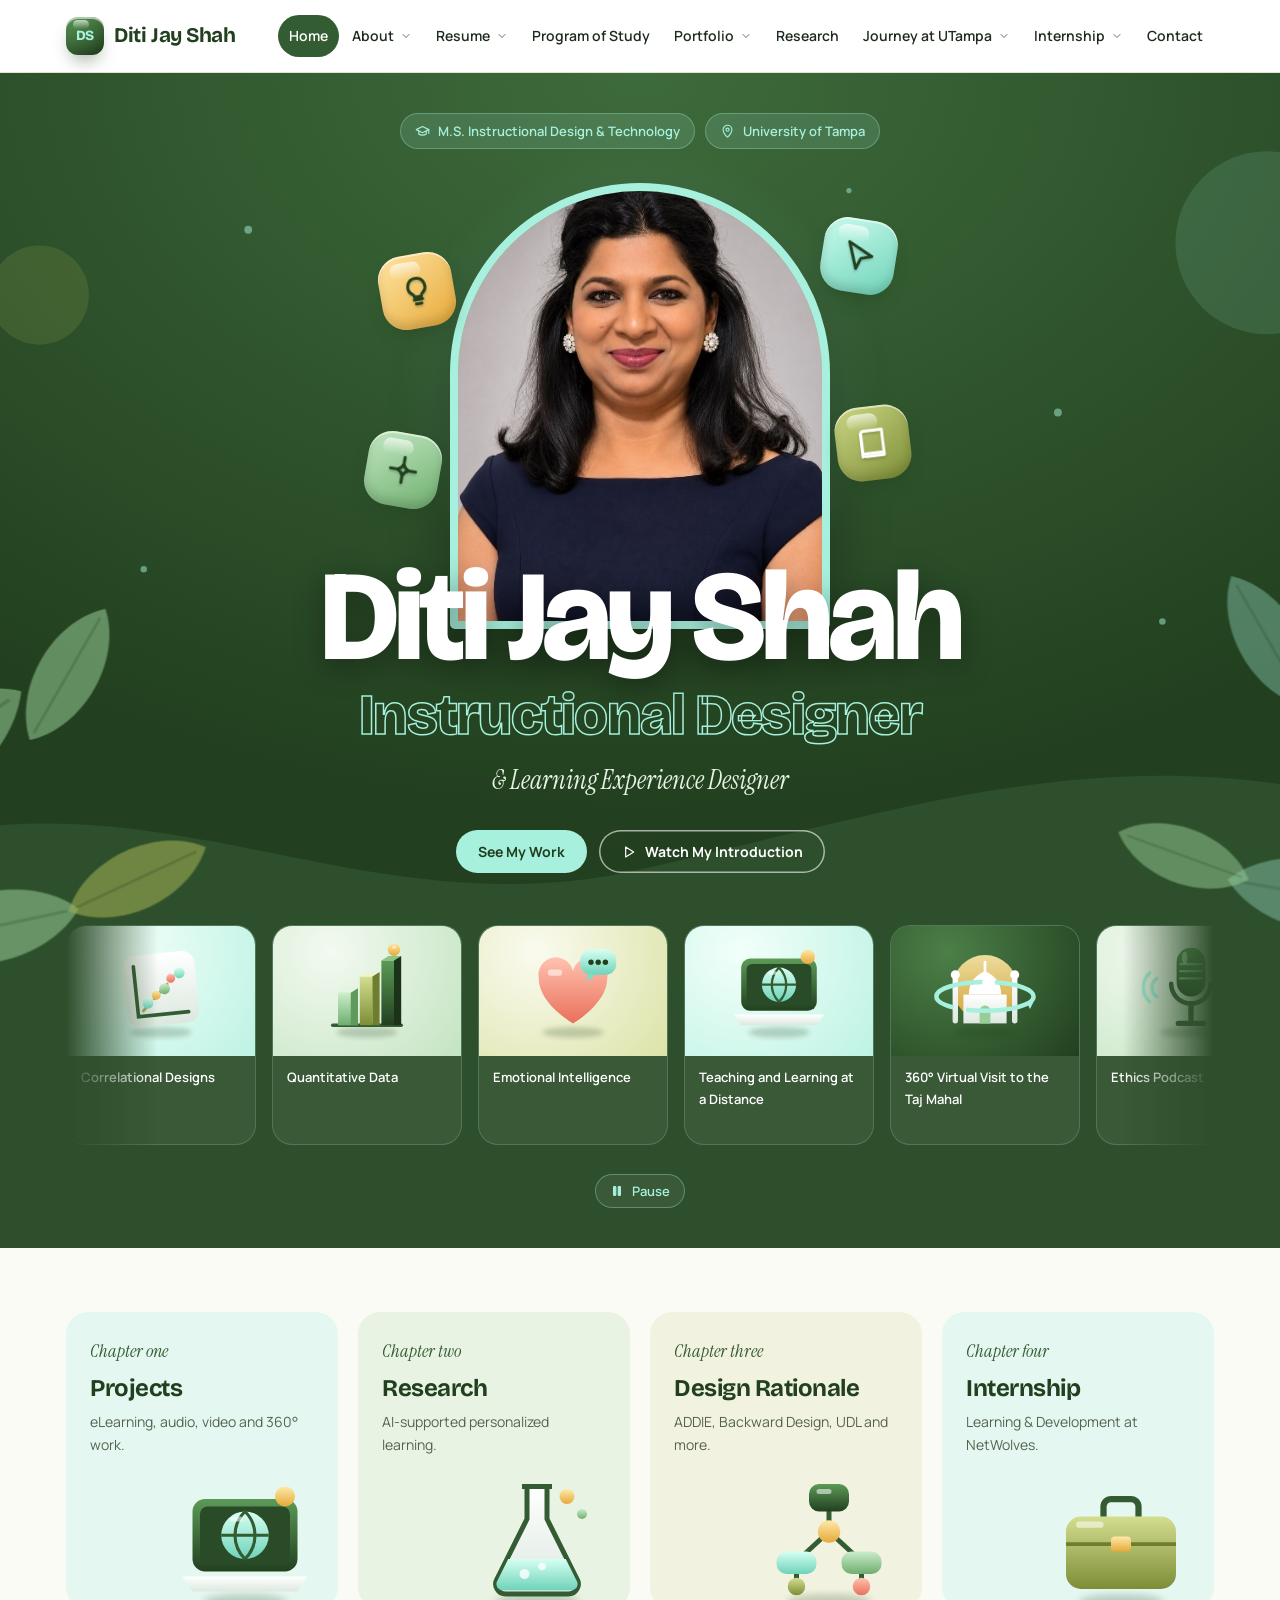
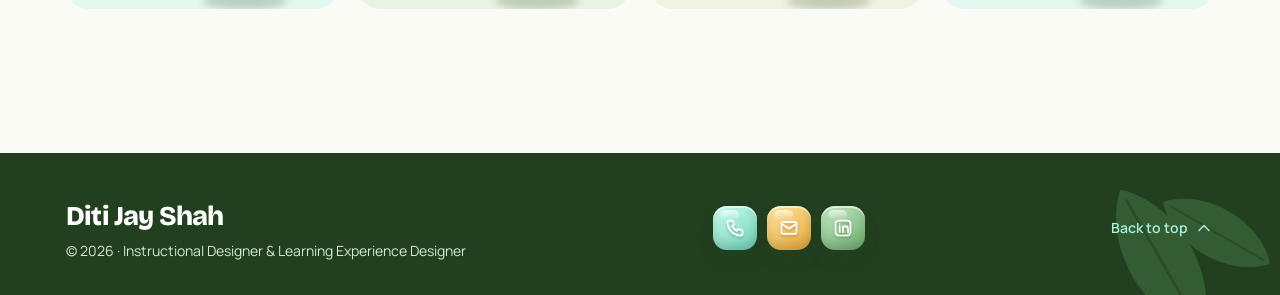
==== commit 28d0d650: "Keep the featured-work strip moving, with a pause button The strip stopped on Macs with Reduce Motio" ====
--- a/index.html
+++ b/index.html
@@ -139,7 +139,11 @@
 .strip .pic svg { width: 108px; height: 108px; }
 .strip span { display: block; padding: 10px 14px 12px; font-size: 13px; font-weight: 600; color: #fff; text-align: left; }
 @keyframes slide { to { transform: translateX(calc(-50% - 8px)); } }
-@media (prefers-reduced-motion: reduce) { html { scroll-behavior: auto; } .sticker, .strip-track { animation: none; } .strip { overflow-x: auto; } * { transition: none !important; } }
+@media (prefers-reduced-motion: reduce) { html { scroll-behavior: auto; } .sticker { animation: none; } .strip-track { animation-duration: 80s; } * { transition: none !important; } }
+.strip.paused .strip-track, .strip:focus-within .strip-track { animation-play-state: paused; }
+.strip-toggle { display: inline-flex; align-items: center; gap: 8px; margin-top: -18px; padding: 7px 14px; border-radius: 999px; border: 1px solid rgba(167,240,221,.35); background: rgba(255,255,255,.06); color: var(--mint); font: 600 13px var(--sans); cursor: pointer; }
+.strip-toggle:hover { background: rgba(255,255,255,.12); }
+.strip-toggle .icon { width: 14px; height: 14px; fill: currentColor; }
 
 /* Buttons */
 .btn { display: inline-flex; align-items: center; gap: 8px; padding: 12px 22px; border-radius: 999px; background: var(--forest); color: #fff; font: 700 14px var(--sans); text-decoration: none; border: 0; cursor: pointer; transition: background var(--ease), transform var(--ease); }
@@ -484,6 +488,7 @@
   <symbol id="i-checklist" viewBox="0 0 24 24"><path d="m4 6 1.5 1.5L8 5M4 12l1.5 1.5L8 11M4 18l1.5 1.5L8 17"/><path d="M11 6h9M11 12h9M11 18h9"/></symbol>
   <symbol id="i-compass" viewBox="0 0 24 24"><circle cx="12" cy="12" r="9"/><path d="m15.5 8.5-2 5-5 2 2-5z"/></symbol>
   <symbol id="i-brief" viewBox="0 0 24 24"><rect x="3" y="7" width="18" height="13" rx="2"/><path d="M9 7V5h6v2"/><path d="M3 12h18"/></symbol>
+  <symbol id="i-pause" viewBox="0 0 24 24"><rect x="6" y="4.5" width="4" height="15" rx="1"/><rect x="14" y="4.5" width="4" height="15" rx="1"/></symbol>
   <symbol id="i-play" viewBox="0 0 24 24"><path d="M7 4.5v15l12-7.5z"/></symbol>
   <symbol id="i-search" viewBox="0 0 24 24"><circle cx="11" cy="11" r="7"/><path d="m20 20-4-4"/></symbol>
 </svg>
@@ -561,9 +566,10 @@
         <a class="btn mint" href="#projects">See My Work</a>
         <button type="button" class="btn ghost" data-intro><svg class="icon"><use href="#i-play"/></svg>Watch My Introduction</button>
       </div>
-      <div class="strip" aria-label="Featured work">
+      <div class="strip" id="stripBox" aria-label="Featured work">
         <div class="strip-track" id="strip"></div>
       </div>
+      <button type="button" class="strip-toggle" id="stripToggle" aria-pressed="false"><svg class="icon"><use href="#i-pause"/></svg><span>Pause</span></button>
     </div>
   </div>
   <div class="wrap chapters" id="chapters"></div>
@@ -1178,6 +1184,14 @@
     strip.appendChild(a);
   });
 
+  const stripBox = document.getElementById("stripBox"), stripToggle = document.getElementById("stripToggle");
+  stripToggle.addEventListener("click", () => {
+    const paused = stripBox.classList.toggle("paused");
+    stripToggle.setAttribute("aria-pressed", String(paused));
+    stripToggle.querySelector("use").setAttribute("href", paused ? "#i-play" : "#i-pause");
+    stripToggle.querySelector("span").textContent = paused ? "Play" : "Pause";
+  });
+
   /* Home chapters */
   const chapters = [
     ["#projects", "c-mint", "Chapter one", "Projects", "eLearning, audio, video and 360° work.", "globe"],
